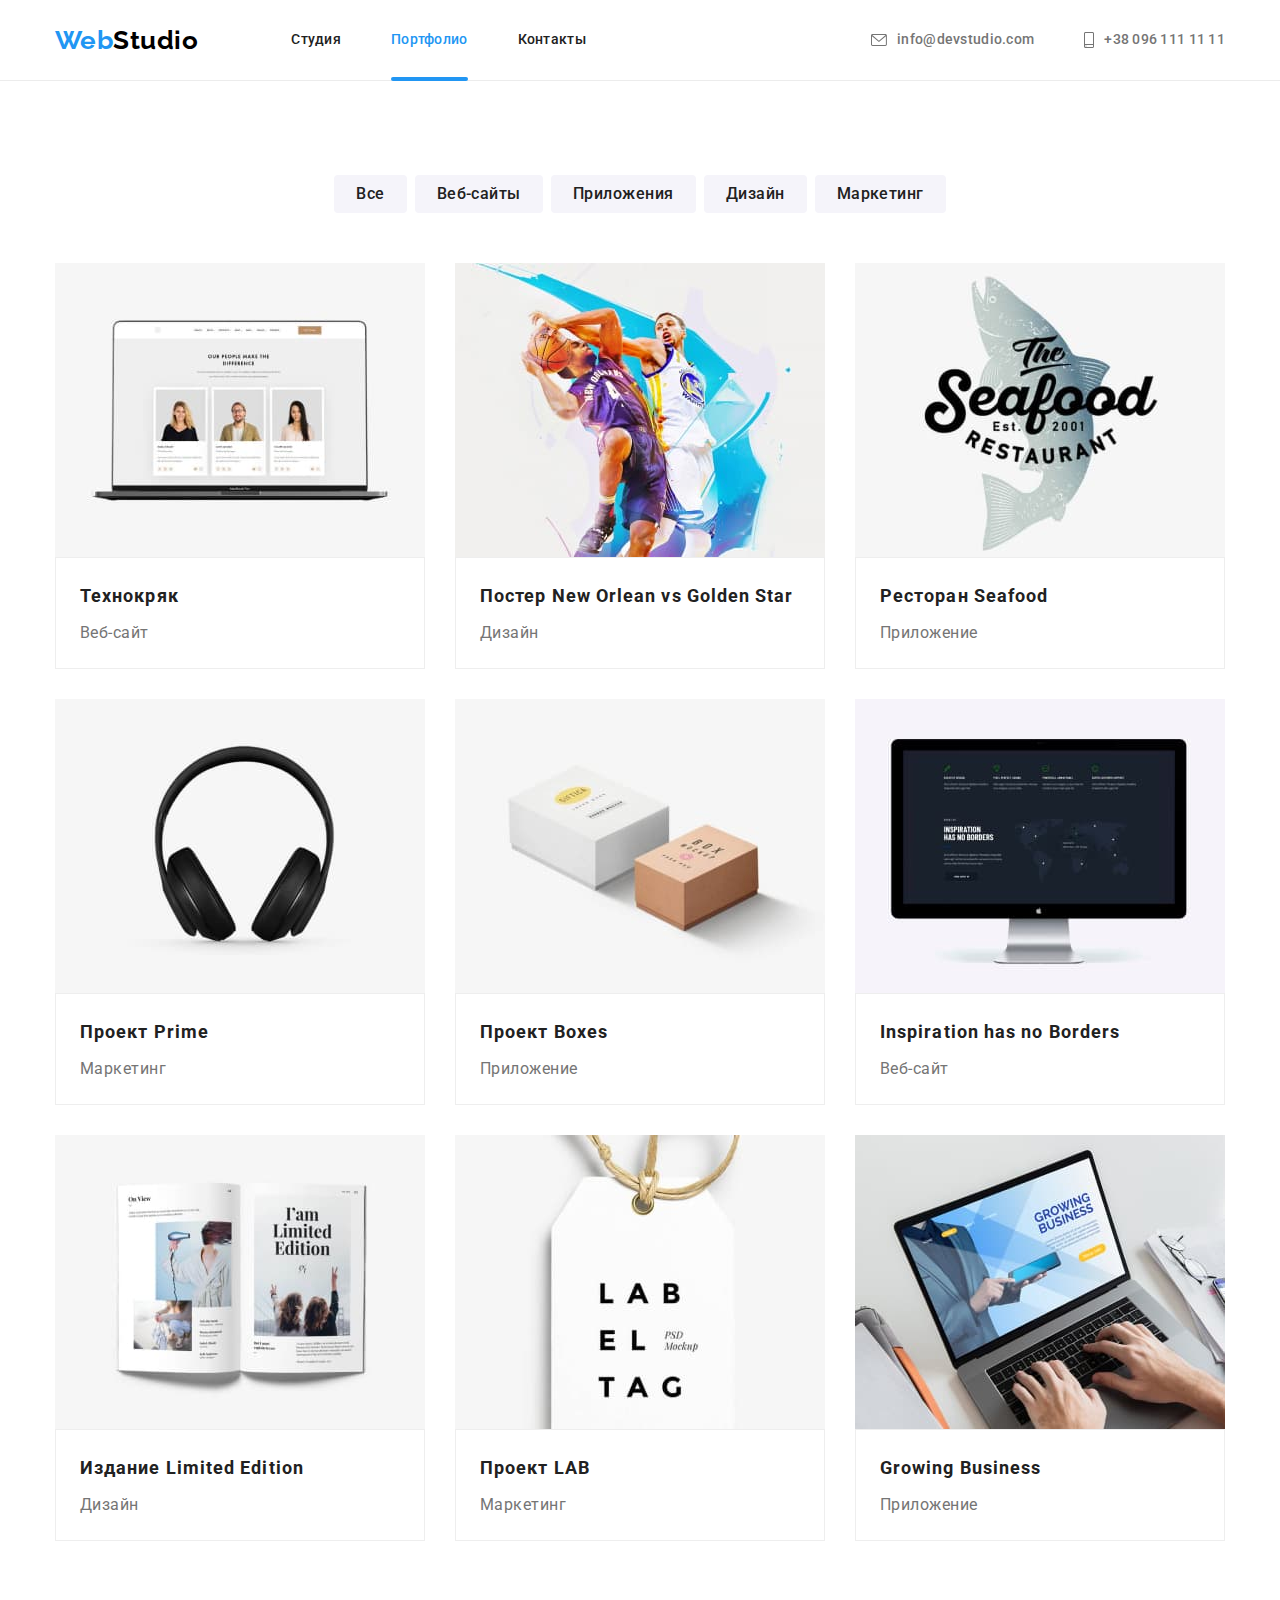
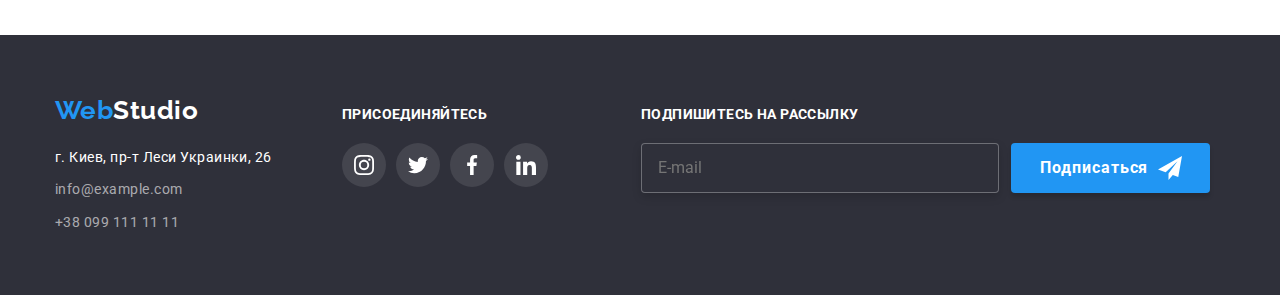
==== portfolio.html @ a209fb64 "переносит предыдущую работу" ====
<!DOCTYPE html>
<html lang="en">
  <head>
    <meta charset="UTF-8" />
    <meta http-equiv="X-UA-Compatible" content="IE=edge" />
    <meta name="viewport" content="width=device-width, initial-scale=1.0" />
    <title>Portfolio</title>
    <link rel="preconnect" href="https://fonts.googleapis.com" />
    <link rel="preconnect" href="https://fonts.gstatic.com" crossorigin />
    <link
      href="https://fonts.googleapis.com/css2?family=Raleway:wght@700&family=Roboto:wght@400;500;700;900&display=swap"
      rel="stylesheet"
    />
    <link rel="stylesheet" href="./modern-normalize.css" />
    <link rel="stylesheet" href="./css/styles.css" />
  </head>
  <body>
    <!-- шапка сайта-->
    <header class="page-header">
      <div class="container main-header">
        <nav class="main-header">
          <a class="logo-header" href="index.html"><span class="logo-accent">Web</span>Studio</a>
          <ul class="site-nav">
            <li class="item"><a href="index.html" class="link">Студия</a></li>
            <li class="item">
              <div class="current-portfolio">
                <a href="portfolio.html" class="link current">Портфолио</a>
              </div>
            </li>
            <li class="item"><a href="" class="link">Контакты</a></li>
          </ul>
        </nav>

        <ul class="auth-nav">
          <li class="item">
            <a href="mailto:info@devstudio.com" class="link"
              ><svg class="nav-icon" width="16" height="12">
                <use href="./images/icons.svg#letter"></use>
              </svg>
              info@devstudio.com</a
            >
          </li>
          <li class="item">
            <a href="tel:+380961111111" class="link">
              <svg class="nav-icon" width="10" height="16">
                <use href="./images/icons.svg#smartphone"></use>
              </svg>
              +38 096 111 11 11</a
            >
          </li>
        </ul>
      </div>
    </header>
    <main>
      <section class="section">
        <div class="container">
          <h1 class="visually-hidden">Портфолио</h1>
          <ul class="filter">
            <li class="item"><button type="button" class="filter-button">Все</button></li>
            <li class="item">
              <button type="button" class="filter-button">Веб-сайты</button>
            </li>
            <li class="item">
              <button type="button" class="filter-button">Приложения</button>
            </li>
            <li class="item"><button type="button" class="filter-button">Дизайн</button></li>
            <li class="item">
              <button type="button" class="filter-button">Маркетинг</button>
            </li>
          </ul>
          <ul class="exemples-list list">
            <li class="exemples-item item">
              <a href="" class="work-exemples">
                <div class="card-thumb">
                  <img src="./images/portfolio/img-1.jpg" alt="ноутбук" />

                  <div class="thumb-overlay">
                    <p class="card-text">
                      Технокряк это современная площадка распространения коронавируса. Компании
                      используют эту платформу для цифрового шпионажа и атак на защищённые сервера
                      конкурентов.
                    </p>
                  </div>
                </div>
                <div class="card-content">
                  <h2 class="portfolio-title">Технокряк</h2>
                  <p class="portfolio-text">Веб-сайт</p>
                </div>
              </a>
            </li>
            <li class="exemples-item item">
              <a href="" class="work-exemples">
                <div class="card-thumb">
                  <img src="./images/portfolio/img-2.jpg" alt="два баскетболиста" />
                  <div class="thumb-overlay">
                    <p class="card-text">
                      Технокряк это современная площадка распространения коронавируса. Компании
                      используют эту платформу для цифрового шпионажа и атак на защищённые сервера
                      конкурентов.
                    </p>
                  </div>
                </div>
                <div class="card-content">
                  <h2 class="portfolio-title">Постер New Orlean vs Golden Star</h2>
                  <p class="portfolio-text">Дизайн</p>
                </div>
              </a>
            </li>
            <li class="exemples-item item">
              <a href="" class="work-exemples">
                <div class="card-thumb">
                  <img src="./images/portfolio/img-3.jpg" alt="логотип рыбы" />
                  <div class="thumb-overlay">
                    <p class="card-text">
                      Технокряк это современная площадка распространения коронавируса. Компании
                      используют эту платформу для цифрового шпионажа и атак на защищённые сервера
                      конкурентов.
                    </p>
                  </div>
                </div>
                <div class="card-content">
                  <h2 class="portfolio-title">Ресторан Seafood</h2>
                  <p class="portfolio-text">Приложение</p>
                </div>
              </a>
            </li>
            <li class="exemples-item item">
              <a href="" class="work-exemples">
                <div class="card-thumb">
                  <img src="./images/portfolio/img-4.jpg" alt="наушники" />
                  <div class="thumb-overlay">
                    <p class="card-text">
                      Технокряк это современная площадка распространения коронавируса. Компании
                      используют эту платформу для цифрового шпионажа и атак на защищённые сервера
                      конкурентов.
                    </p>
                  </div>
                </div>
                <div class="card-content">
                  <h2 class="portfolio-title">Проект Prime</h2>
                  <p class="portfolio-text">Маркетинг</p>
                </div>
              </a>
            </li>
            <li class="exemples-item item">
              <a href="" class="work-exemples">
                <div class="card-thumb">
                  <img src="./images/portfolio/img-5.jpg" alt="две коробки" />
                  <div class="thumb-overlay">
                    <p class="card-text">
                      Технокряк это современная площадка распространения коронавируса. Компании
                      используют эту платформу для цифрового шпионажа и атак на защищённые сервера
                      конкурентов.
                    </p>
                  </div>
                </div>
                <div class="card-content">
                  <h2 class="portfolio-title">Проект Boxes</h2>
                  <p class="portfolio-text">Приложение</p>
                </div>
              </a>
            </li>
            <li class="exemples-item item">
              <a href="" class="work-exemples">
                <div class="card-thumb">
                  <img src="./images/portfolio/img-6.jpg" alt="монитор" />
                  <div class="thumb-overlay">
                    <p class="card-text">
                      Технокряк это современная площадка распространения коронавируса. Компании
                      используют эту платформу для цифрового шпионажа и атак на защищённые сервера
                      конкурентов.
                    </p>
                  </div>
                </div>
                <div class="card-content">
                  <h2 class="portfolio-title">Inspiration has no Borders</h2>
                  <p class="portfolio-text">Веб-сайт</p>
                </div>
              </a>
            </li>
            <li class="exemples-item item">
              <a href="" class="work-exemples">
                <div class="card-thumb">
                  <img src="./images/portfolio/img-7.jpg" alt="книга" />
                  <div class="thumb-overlay">
                    <p class="card-text">
                      Технокряк это современная площадка распространения коронавируса. Компании
                      используют эту платформу для цифрового шпионажа и атак на защищённые сервера
                      конкурентов.
                    </p>
                  </div>
                </div>
                <div class="card-content">
                  <h2 class="portfolio-title">Издание Limited Edition</h2>
                  <p class="portfolio-text">Дизайн</p>
                </div>
              </a>
            </li>
            <li class="exemples-item item">
              <a href="" class="work-exemples">
                <div class="card-thumb">
                  <img src="./images/portfolio/img-8.jpg" alt="бирка" />
                  <div class="thumb-overlay">
                    <p class="card-text">
                      Технокряк это современная площадка распространения коронавируса. Компании
                      используют эту платформу для цифрового шпионажа и атак на защищённые сервера
                      конкурентов.
                    </p>
                  </div>
                </div>
                <div class="card-content">
                  <h2 class="portfolio-title">Проект LAB</h2>
                  <p class="portfolio-text">Маркетинг</p>
                </div>
              </a>
            </li>
            <li class="exemples-item item">
              <a href="" class="work-exemples">
                <div class="card-thumb">
                  <img src="./images/portfolio/img-9.jpg" alt="руки пичатают на ноутбуке" />
                  <div class="thumb-overlay">
                    <p class="card-text">
                      Технокряк это современная площадка распространения коронавируса. Компании
                      используют эту платформу для цифрового шпионажа и атак на защищённые сервера
                      конкурентов.
                    </p>
                  </div>
                </div>
                <div class="card-content">
                  <h2 class="portfolio-title">Growing Business</h2>
                  <p class="portfolio-text">Приложение</p>
                </div>
              </a>
            </li>
          </ul>
        </div>
      </section>
    </main>
    <!-- Футер -->
    <footer class="main-footer">
      <div class="container footer-box">
        <div>
          <a class="logo-footer" href="index.html"><span class="logo-accent">Web</span>Studio</a>
          <address>
            <ul class="add">
              <li class="add-item item">
                <a
                  href="https://goo.gl/maps/64KcN4ARRGodhjcC8"
                  class="add-link"
                  target="_blank"
                  rel="noopener noreferrer nofollow"
                >
                  г. Киев, пр-т Леси Украинки, 26</a
                >
              </li>
              <li class="add-item item">
                <a href="mailto:info@example.com" class="link">info@example.com</a>
              </li>
              <li class="add-item item">
                <a href="tel:+380991111111" class="link">+38 099 111 11 11</a>
              </li>
            </ul>
          </address>
        </div>
        <div class="footer-networks">
          <p class="footer-text">присоединяйтесь</p>
          <ul class="footer-icon-list">
            <li class="icon-item">
              <a href="" class="footer-link link">
                <svg class="icon-networks" width="20" height="20">
                  <use href="./images/icons.svg#instagram"></use>
                </svg>
              </a>
            </li>
            <li class="icon-item">
              <a href="" class="footer-link link">
                <svg class="icon-networks" width="20" height="20">
                  <use href="./images/icons.svg#twitter"></use>
                </svg>
              </a>
            </li>
            <li class="icon-item">
              <a href="" class="footer-link link">
                <svg class="icon-networks" width="20" height="20">
                  <use href="./images/icons.svg#facebook"></use>
                </svg>
              </a>
            </li>
            <li class="icon-item">
              <a href="" class="footer-link link">
                <svg class="icon-networks" width="20" height="20">
                  <use href="./images/icons.svg#linkedin"></use>
                </svg>
              </a>
            </li>
          </ul>
        </div>
        <form class="subscription-form">
          <p class="subscription-text">Подпишитесь на рассылку</p>
          <div class="subscription">
            <label>
              <input type="email" class="subscription-input" name="e-mail" placeholder="E-mail" />
            </label>

            <button class="subscription-button" type="submit">
              Подписаться
              <svg class="icon-subscription" width="24" height="24">
                <use href="./images/icons.svg#send"></use>
              </svg>
            </button>
          </div>
        </form>
      </div>
    </footer>
  </body>
</html>
---- css/styles.css ----
/* основной цвет текста #757575 */
/* цвет заголовков #212121 */
/* акцент #2196F3 */
/* белый цвет текста #FFFFFF */
/* черный цвет лого #000000 */
/* цвет  фона нашей команды  #F5F4FA*/
/* цвет фона футера #2F303A */
/* цвет с прозрачностью rgba(255, 255, 255, 0.6); */
/* цвет соцсетей #AFB1B8 */
:root {
  --primary-text-color: #757575;
  --title-color: #212121;
  --accent-color: #2196f3;
  --primary-white-color: #ffffff;
  --logo-black-color: #000000;
  --networks-icons-color: #afb1b8;
  --background-color-command: #f5f4fa;
  --background-color-footer: #2f303a;
  --border-portfolio-color: #eeeeee;
  --background-footer-icon: rgba(255, 255, 255, 0.1);
  --box-shadow-color: 0px 1px 3px rgba(0, 0, 0, 0.12), 0px 1px 1px rgba(0, 0, 0, 0.14),
    0px 2px 1px rgba(0, 0, 0, 0.2);
  --box-shadow-button-filter: 0px 3px 1px rgba(0, 0, 0, 0.1), 0px 1px 2px rgba(0, 0, 0, 0.08),
    0px 2px 2px rgba(0, 0, 0, 0.12);
  --box-shadow-exemples-work: 0px 1px 1px rgba(0, 0, 0, 0.12), 0px 4px 4px rgba(0, 0, 0, 0.06),
    1px 4px 6px rgba(0, 0, 0, 0.16);
  --box-shadow-modal: 0px 1px 3px rgba(0, 0, 0, 0.12), 0px 1px 1px rgba(0, 0, 0, 0.14),
    0px 2px 1px rgba(0, 0, 0, 0.2);
  --backdrop-color: rgba(0, 0, 0, 0.2);
  --main-gap: 30px;
  --timing-function: cubic-bezier(0.4, 0, 0.2, 1);
  --time: 250ms;
}
body {
  margin: 0;
  color: var(--primary-text-color);
  background-color: var(--primary-white-color);

  font-family: 'Roboto', sans-serif;
  letter-spacing: 0.03em;
}
h1,
h2,
h3,
h4,
h5,
h6,
p {
  margin: 0;
}
img {
  display: block;
  max-width: 100%;
  height: auto;
}
ul {
  padding: 0;
  margin: 0;
  list-style: none;
}
textarea {
  resize: none;
}
.container {
  margin-left: auto;
  margin-right: auto;
  width: 1200px;
  padding-left: 15px;
  padding-right: 15px;
}

.visually-hidden {
  position: absolute;
  white-space: nowrap;
  width: 1px;
  height: 1px;
  overflow: hidden;
  border: 0;
  padding: 0;
  clip: rect(0 0 0 0);
  clip-path: inset(50%);
  margin: -1px;
}

/* -------LOGO------ */

.logo-header,
.logo-footer {
  font-family: 'Raleway', cursive;
  font-weight: 700;
  font-size: 26px;
  line-height: 1.19;
  text-decoration: none;
}

.logo-header {
  margin-right: 93px;

  color: var(--logo-black-color);
}
.logo-accent {
  color: var(--accent-color);
}
.logo-footer {
  display: inline-block;
  margin-bottom: 20px;

  color: var(--primary-white-color);
}

/* ----------HEADER--------*/
.main-header {
  display: flex;
  align-items: center;
}
.site-nav {
  display: flex;
}

.site-nav .item:not(:last-child) {
  margin-right: 50px;
}

.site-nav .link {
  display: block;
  padding-top: 32px;
  padding-bottom: 32px;

  color: var(--title-color);
  font-weight: 500;
  font-size: 14px;
  line-height: 1.14;
  letter-spacing: 0.02em;
  text-decoration: none;

  transition: color var(--time) var(--timing-function);
}
.site-nav .link:hover,
.site-nav .link:focus {
  color: var(--accent-color);
}
.site-nav .link.current {
  color: var(--accent-color);
}
.current-studio {
  position: relative;
}
.current-portfolio {
  position: relative;
}
.site-nav .link.current::after {
  position: absolute;
  bottom: -1px;
  right: 0;
  content: '';

  width: 100%;
  height: 4px;
  background-color: var(--accent-color);
  border-radius: 2px;
}
/* -----------AUTH-NAV-------- */
.auth-nav {
  display: flex;
  margin-left: auto;
}
.auth-nav .item + .item {
  margin-left: 50px;
}
.auth-nav .link {
  display: flex;

  color: var(--primary-text-color);

  font-weight: 500;
  font-size: 14px;
  line-height: 1.14;
  letter-spacing: 0.02em;
  text-decoration: none;
  align-items: center;

  transition: color var(--time) var(--timing-function);
}
.nav-icon {
  margin-right: 10px;
  fill: currentColor;
}
.auth-nav .link:hover,
.auth-nav .link:focus {
  color: var(--accent-color);
}
.page-header {
  background-color: var(--primary-white-color);
  border-bottom: 1px solid #ececec;
}
/*-------HERO--------*/

.hero {
  max-width: 1600px;
  height: 600px;
  margin-left: auto;
  margin-right: auto;
  background-image: linear-gradient(to right, rgba(47, 48, 58, 0.4), rgba(47, 48, 58, 0.4)),
    url(../images/overlay.jpg);
  padding: 200px 0;
  background-color: var(--background-color-footer);
  text-align: center;
}
.hero-title {
  margin-top: 0;
  margin-bottom: 40px;

  color: var(--primary-white-color);
  font-weight: 900;
  font-size: 44px;
  line-height: 1.36;
  letter-spacing: 0.06em;
  text-transform: uppercase;
}
.hero .hero-button {
  display: inline-block;
  padding: 10px 32px;

  color: var(--primary-white-color);
  background-color: var(--accent-color);
  box-shadow: 0px 4px 4px rgba(0, 0, 0, 0.15);

  font-weight: 700;
  font-size: 16px;
  line-height: 1.8;
  align-items: center;
  letter-spacing: 0.06em;
  border-radius: 4px;
  font-family: inherit;
  border: transparent;
  cursor: pointer;
}

/* основной контент */
.section {
  padding-top: 94px;
  padding-bottom: 94px;
}
.works-section {
  padding-top: 0;
}
.section-title {
  margin-top: 0;
  margin-bottom: 50px;

  color: var(--title-color);

  font-weight: 700;
  font-size: 36px;
  line-height: 1.16;
  text-align: center;
}
.team-title,
.advantages-title,
.portfolio-title {
  margin-top: 0;
  margin-bottom: 10px;
  color: var(--title-color);

  font-weight: 700;
  font-size: 14px;
  line-height: 1.14;
}

/* ------ADVANTAGES-------- */
.advantages-list {
  display: flex;
}
.advantages-item {
  flex-basis: calc(100% / 4);
}

.advantages-item:not(:last-child) {
  margin-right: var(--main-gap);
}

.advantages-title {
  text-transform: uppercase;
}
.advantages-text {
  font-size: 14px;
  line-height: 1.71;
  height: 75px;
}
.advantages-thumb {
  display: flex;
  justify-content: center;
  align-items: center;
  height: 120px;

  margin-bottom: var(--main-gap);

  background-color: var(--background-color-command);
  border-radius: 4px;
}

.advantages-icon {
  width: 70px;
  height: 70px;
}
/* --------WORKS------- */
.works-list {
  display: flex;
}
.works-list .item:not(:last-child) {
  margin-right: var(--main-gap);
}
.works-item {
  position: relative;
}
.works-text {
  font-weight: 700;
  font-size: 14px;
  line-height: 1.14;
  text-align: center;
  letter-spacing: 0.03em;
  text-transform: uppercase;
  color: var(--primary-white-color);
}
.works-background-text {
  position: absolute;
  bottom: 0;
  left: 0;
  height: 70px;
  width: 100%;

  display: flex;
  justify-content: center;
  align-items: center;

  background-color: rgba(47, 48, 58, 0.8);
}
/* --------TEAM------- */
.team-list .item:not(:last-child) {
  margin-right: var(--main-gap);
}
.team-list .item {
  background-color: var(--primary-white-color);
  box-shadow: var(--box-shadow-color);
  border-radius: 0px 0px 4px 4px;
}
.team-list {
  display: flex;
}

.team-card-content {
  text-align: center;
  padding-top: var(--main-gap);
  padding-bottom: var(--main-gap);
}
.team-title {
  font-weight: 500;
  font-size: 16px;
  line-height: 1.18;
}
.team {
  background-color: var(--background-color-command);
}
.team-text {
  margin-bottom: 16px;
  font-size: 16px;
  line-height: 1.18;
}
.team-icon-list {
  display: flex;
  padding: 0px 32px;
}
.team-link {
  display: flex;
  justify-content: center;
  align-items: center;
  color: var(--networks-icons-color);
  width: 44px;
  height: 44px;

  border-radius: 50%;
  transition: background-color var(--time) var(--timing-function),
    color var(--time) var(--timing-function);
}

.team-link:hover,
.team-link:focus {
  color: var(--primary-white-color);
  background-color: var(--accent-color);
}
.icon-networks {
  fill: currentColor;
}
.icon-item:not(:last-child) {
  margin-right: 10px;
}

/* ------------KLIENTS---------- */

.clients-list {
  display: flex;
}
.clients-link {
  display: flex;

  border-radius: 4px;
  width: 170px;
  height: 92px;
  justify-content: center;
  align-items: center;

  color: var(--networks-icons-color);
  border: 1px solid var(--networks-icons-color);

  transition: background-color var(--time) var(--timing-function),
    color var(--time) var(--timing-function);
}
.icon-clients {
  fill: currentColor;
}

.clients-item:not(:last-child) {
  margin-right: var(--main-gap);
}
.clients-link:hover,
.clients-link:focus {
  color: var(--accent-color);
  border: 1px solid var(--accent-color);
}

/* -----------FOOTER--------  */

.footer-box {
  display: flex;
  align-items: baseline;
}
.add {
  font-style: normal;
}
.add-item:not(:last-child) {
  margin-bottom: 9px;
}

.add .link {
  color: rgba(255, 255, 255, 0.6);

  font-size: 14px;
  line-height: 1.71;
  text-decoration: none;
}
.add .add-link {
  color: var(--primary-white-color);

  font-size: 14px;
  line-height: 1.71;
  text-decoration: none;
}
.main-footer {
  padding: 60px 0;
  background-color: var(--background-color-footer);
}
.footer-address {
  flex-grow: 1;
}

.footer-networks {
  margin-left: 70px;
}
.footer-text {
  margin-bottom: 20px;
  color: var(--primary-white-color);

  margin-bottom: 20px;
  font-weight: 700;
  font-size: 14px;
  line-height: 1.14;
  letter-spacing: 0.03em;
  text-transform: uppercase;
}
.footer-icon-list {
  display: flex;
}
.footer-link {
  display: flex;
  justify-content: center;
  align-items: center;
  width: 44px;
  height: 44px;
  color: var(--primary-white-color);

  border-radius: 50%;
  background-color: var(--background-footer-icon);

  transition: background-color var(--time) var(--timing-function);
}
.footer-link:hover,
.footer-link:focus {
  background-color: var(--accent-color);
}
/*-----------FILTER--------- */
.filter {
  margin-bottom: 50px;
  display: flex;
  justify-content: center;
}
.filter > .item:not(:last-child) {
  margin-right: 8px;
}
.filter-button {
  border: transparent;
  font-family: inherit;
  cursor: pointer;
  padding: 6px 22px;

  color: var(--title-color);
  background-color: var(--background-color-command);

  font-weight: 500;
  font-size: 16px;
  line-height: 1.62;
  border-radius: 4px;
  text-align: center;
  letter-spacing: 0.03em;

  transition: color var(--time) var(--timing-function),
    background-color var(--time) var(--timing-function),
    box-shadow var(--time) var(--timing-function);
}
.filter-button:hover,
.filter-button:focus {
  color: var(--primary-white-color);
  background-color: var(--accent-color);
  box-shadow: var(--box-shadow-button-filter);
}
.exemples-list {
  display: flex;
  flex-wrap: wrap;

  margin-right: calc(-1 * var(--main-gap));
  margin-bottom: calc(-1 * var(--main-gap));
}
.exemples-item {
  margin-right: var(--main-gap);
  margin-bottom: var(--main-gap);
}
.card-thumb {
  position: relative;
  overflow: hidden;
}

.thumb-overlay {
  position: absolute;
  top: 0;
  left: 0;
  width: 100%;
  height: 100%;
  background-color: rgba(33, 150, 243, 0.9);

  transform: translateY(100%);
  transition: transform var(--time) var(--timing-function),
    opacity var(--time) var(--timing-function);

  opacity: 0;
}
.card-text {
  position: absolute;
  top: 50%;
  left: 50%;
  transform: translate(-50%, -50%);
  width: 322px;

  margin: 0px;
  font-size: 18px;
  line-height: 1.56;
  letter-spacing: 0.03em;
  color: var(--primary-white-color);
}

.card-content {
  padding: 20px 24px;
  border: 1px solid var(--border-portfolio-color);
}
.portfolio-title {
  margin-top: 0;
  margin-bottom: 4px;
  font-size: 18px;
  line-height: 2;
  letter-spacing: 0.06em;
}

.portfolio-text {
  margin-top: 0;
  margin-bottom: 0;
  font-size: 16px;
  line-height: 1.87;
  color: var(--primary-text-color);
}
.work-exemples {
  display: block;
  text-decoration: none;

  transition: box-shadow var(--time) var(--timing-function);
}
.work-exemples:hover .thumb-overlay,
.work-exemples:focus .thumb-overlay {
  transform: translateY(0);
  opacity: 1;
}

.work-exemples:hover,
.work-exemples:focus {
  box-shadow: var(--box-shadow-exemples-work);
}

/* ---------BACKDROP--------- */
.backdrop {
  position: fixed;
  top: 0;
  left: 0;
  width: 100%;
  height: 100%;
  z-index: 1;

  background-color: var(--backdrop-color);

  opacity: 1;
  transition: opacity var(--time) var(--timing-function);
}
.backdrop.is-hidden {
  opacity: 0;
  pointer-events: none;
}
.backdrop.is-hidden .modal {
  transform: translate(-50%, -50%) scale(0.9);
}
.modal {
  position: absolute;
  top: 50%;
  left: 50%;
  transform: translate(-50%, -50%) scale(1);

  min-width: 528px;
  min-height: 581px;

  background-color: var(--primary-white-color);
  box-shadow: var(--box-shadow-modal);
  border-radius: 4px;

  transition: transform var(--time) var(--timing-function);
}
.button-modal {
  position: absolute;
  top: 8px;
  right: 8px;

  width: 30px;
  height: 30px;

  background-color: #ffffff;
  border-radius: 50%;
  border: 1px solid rgba(0, 0, 0, 0.1);
  outline-color: rgba(0, 0, 0, 0.1);
  cursor: pointer;
}
.hero-icon {
  position: absolute;
  top: 50%;
  left: 50%;
  transform: translate(-50%, -50%) scale(1);

  fill: var(--logo-black-color);
  transition: fill var(--time) var(--timing-function);
}
.button-modal:hover .hero-icon,
.button-modal:focus .hero-icon {
  fill: #2196f3;
}

.form {
  width: 528px;
  margin-left: auto;
  margin-right: auto;
  padding: 40px;
}
.modal-text {
  font-weight: 700;
  font-size: 20px;
  line-height: 1.15;
  letter-spacing: 0.03em;
  color: var(--title-color);
  margin-bottom: 12px;
}

.form-modal {
  position: relative;
  display: block;

  text-align: left;
  margin-bottom: 10px;
}

.form-label {
  display: block;
  margin-bottom: 4px;
  text-align: left;

  font-size: 12px;
  line-height: 1.16;
  letter-spacing: 0.01em;
}

.form-input {
  width: 100%;
  height: 40px;
  margin: 0;

  padding-left: 42px;

  border-radius: 4px;
  border: 1px solid rgba(33, 33, 33, 0.2);
  outline-color: var(--accent-color);
}
.modal-icon {
  position: absolute;
  bottom: 50%;
  left: 12px;
  transform: translateY(100%);
}
.form-input:focus + .modal-icon {
  fill: var(--accent-color);
}
.form-comments {
  display: flex;
  flex-direction: column;

  font-size: 12px;
  line-height: 1.16;
  letter-spacing: 0.01em;

  text-align: left;
  margin-bottom: 20px;
}
.form-textarea {
  padding: 12px 16px;

  border: 1px solid rgba(33, 33, 33, 0.2);
  border-radius: 4px;
  outline-color: var(--accent-color);
}
.form-textarea::placeholder {
  color: rgba(117, 117, 117, 0.5);
}
.modal-checkbox {
  display: flex;
  justify-content: center;
  align-items: center;
  font-size: 14px;
  line-height: 1.71;
  margin-bottom: var(--main-gap);
}
.checkbox {
  position: absolute;
  width: 1px;
  height: 1px;
  margin: -1px;
  border: 0;
  padding: 0;
  clip: rect(0 0 0 0);
  overflow: hidden;
}
.checkbox-icon {
  display: inline-block;
  width: 16px;
  height: 15px;
  margin-right: 7px;

  border-radius: 2px;

  transition: background-color var(--time) var(--timing-function),
    background-image var(--time) var(--timing-function), fill var(--time) var(--timing-function);
}
.checkbox:focus-visible + .checkbox-icon {
  outline: 1px solid var(--accent-color);
}

.checkbox:checked + .checkbox-icon {
  background-color: #2196f3;
  background-image: url('../images/full-check.svg');
  fill: #2196f3;
}

.modal-link {
  margin-left: 7px;
  color: var(--accent-color);
  outline-color: var(--accent-color);
}

.submit-button {
  font-weight: 700;
  font-size: 16px;
  line-height: 1.87;
  letter-spacing: 0.06em;

  padding: 10px 55px 10px 56px;

  color: var(--primary-white-color);
  background-color: var(--accent-color);
  box-shadow: 0px 4px 4px rgba(0, 0, 0, 0.15);
  border-radius: 4px;
  border: transparent;
  cursor: pointer;

  transition: background-color var(--time) var(--timing-function);
}
.submit-button:hover,
.submit-button:focus {
  background-color: #188ce8;
}
.subscription-form {
  margin-left: 93px;
}

.subscription-text {
  font-weight: 700;
  font-size: 14px;
  line-height: 1.14;
  letter-spacing: 0.03em;
  text-transform: uppercase;

  margin-bottom: 20px;
  color: var(--primary-white-color);
}
.subscription {
  display: flex;
}
.subscription-input {
  width: 358px;
  height: 50px;
  padding-top: 15px;
  padding-bottom: 15px;
  padding-left: 16px;
  color: var(--primary-white-color);
  background-color: var(--background-color-footer);
  border: 1px solid rgba(255, 255, 255, 0.3);
  border-radius: 4px;
  filter: drop-shadow(0px 4px 4px rgba(0, 0, 0, 0.15));
}

.subscription-button {
  font-weight: 700;
  font-size: 16px;
  line-height: 1.87;
  letter-spacing: 0.06em;

  padding: 10px 28px 10px 29px;
  border: 0;
  margin-left: 12px;

  display: flex;
  align-items: center;

  color: var(--primary-white-color);
  background-color: var(--accent-color);
  border-radius: 4px;
  box-shadow: 0px 4px 4px rgba(0, 0, 0, 0.15);
  cursor: pointer;
}
.icon-subscription {
  margin-left: 10px;
}
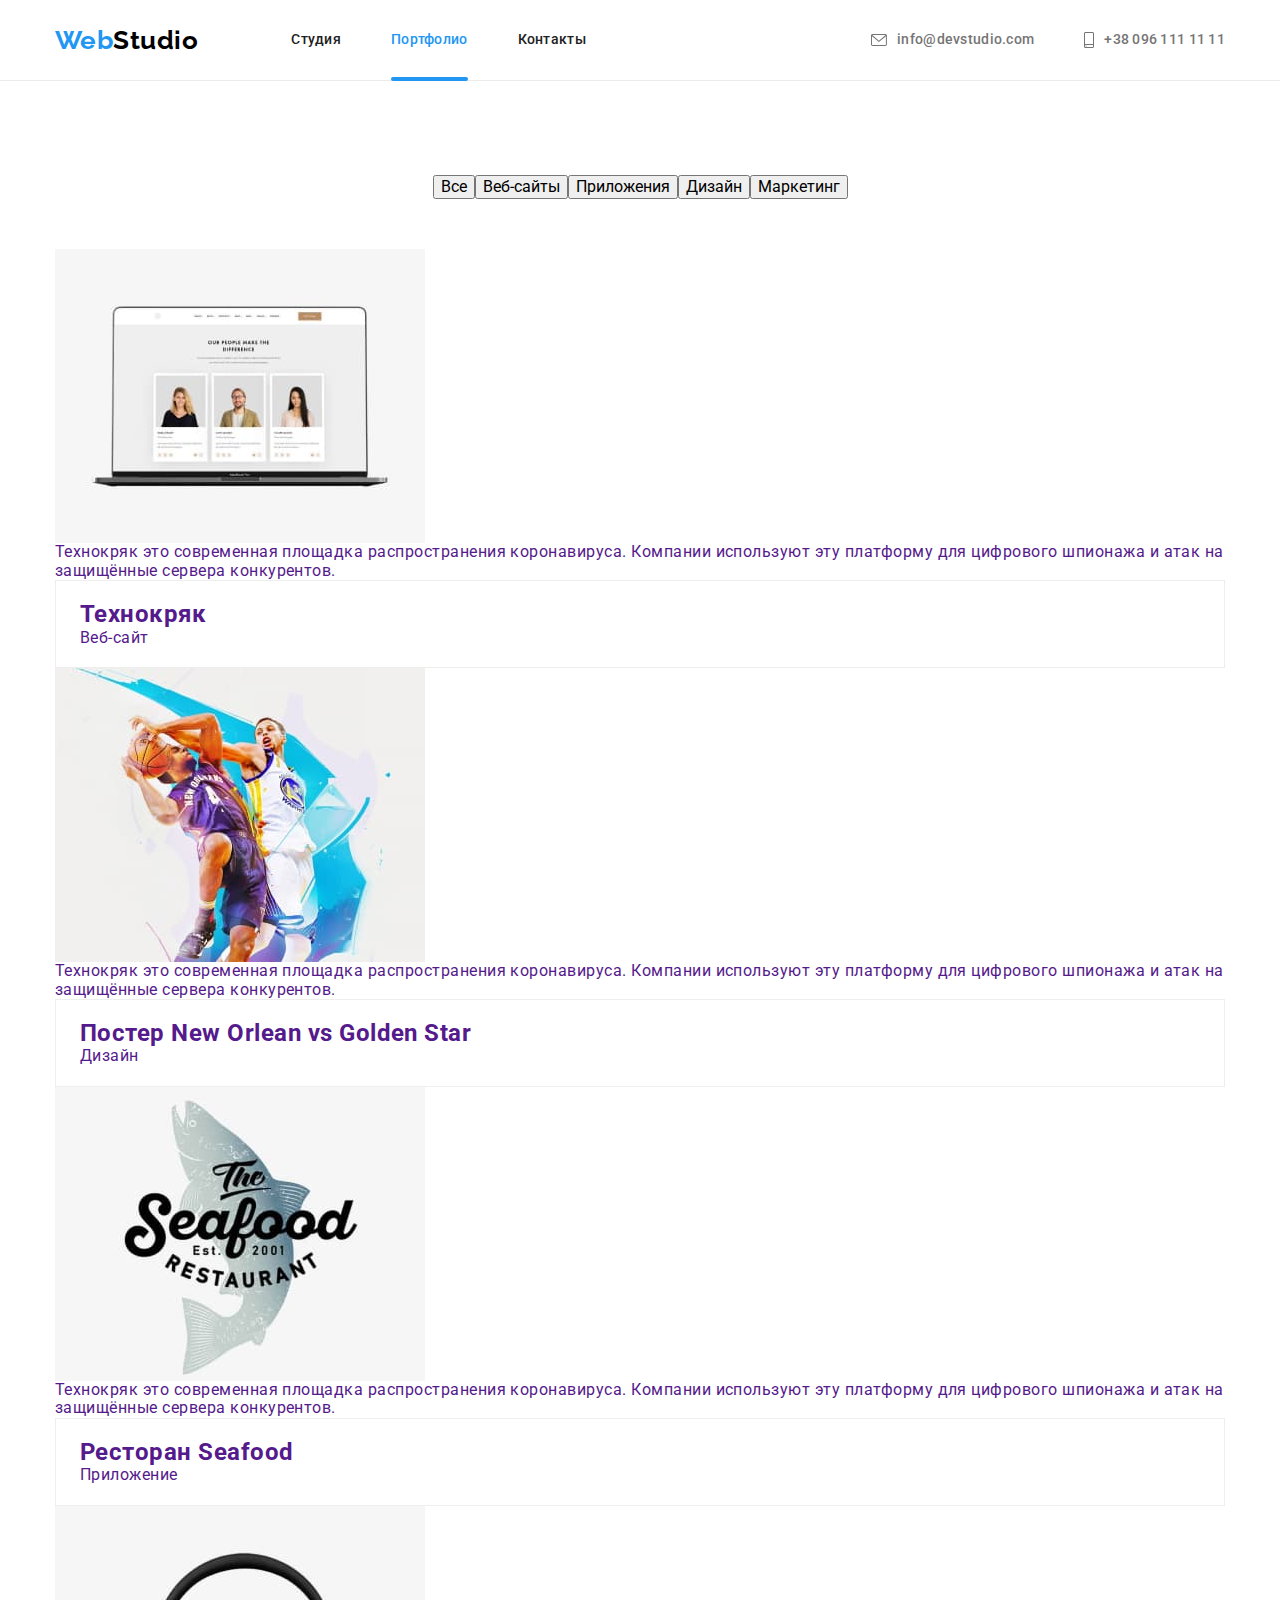
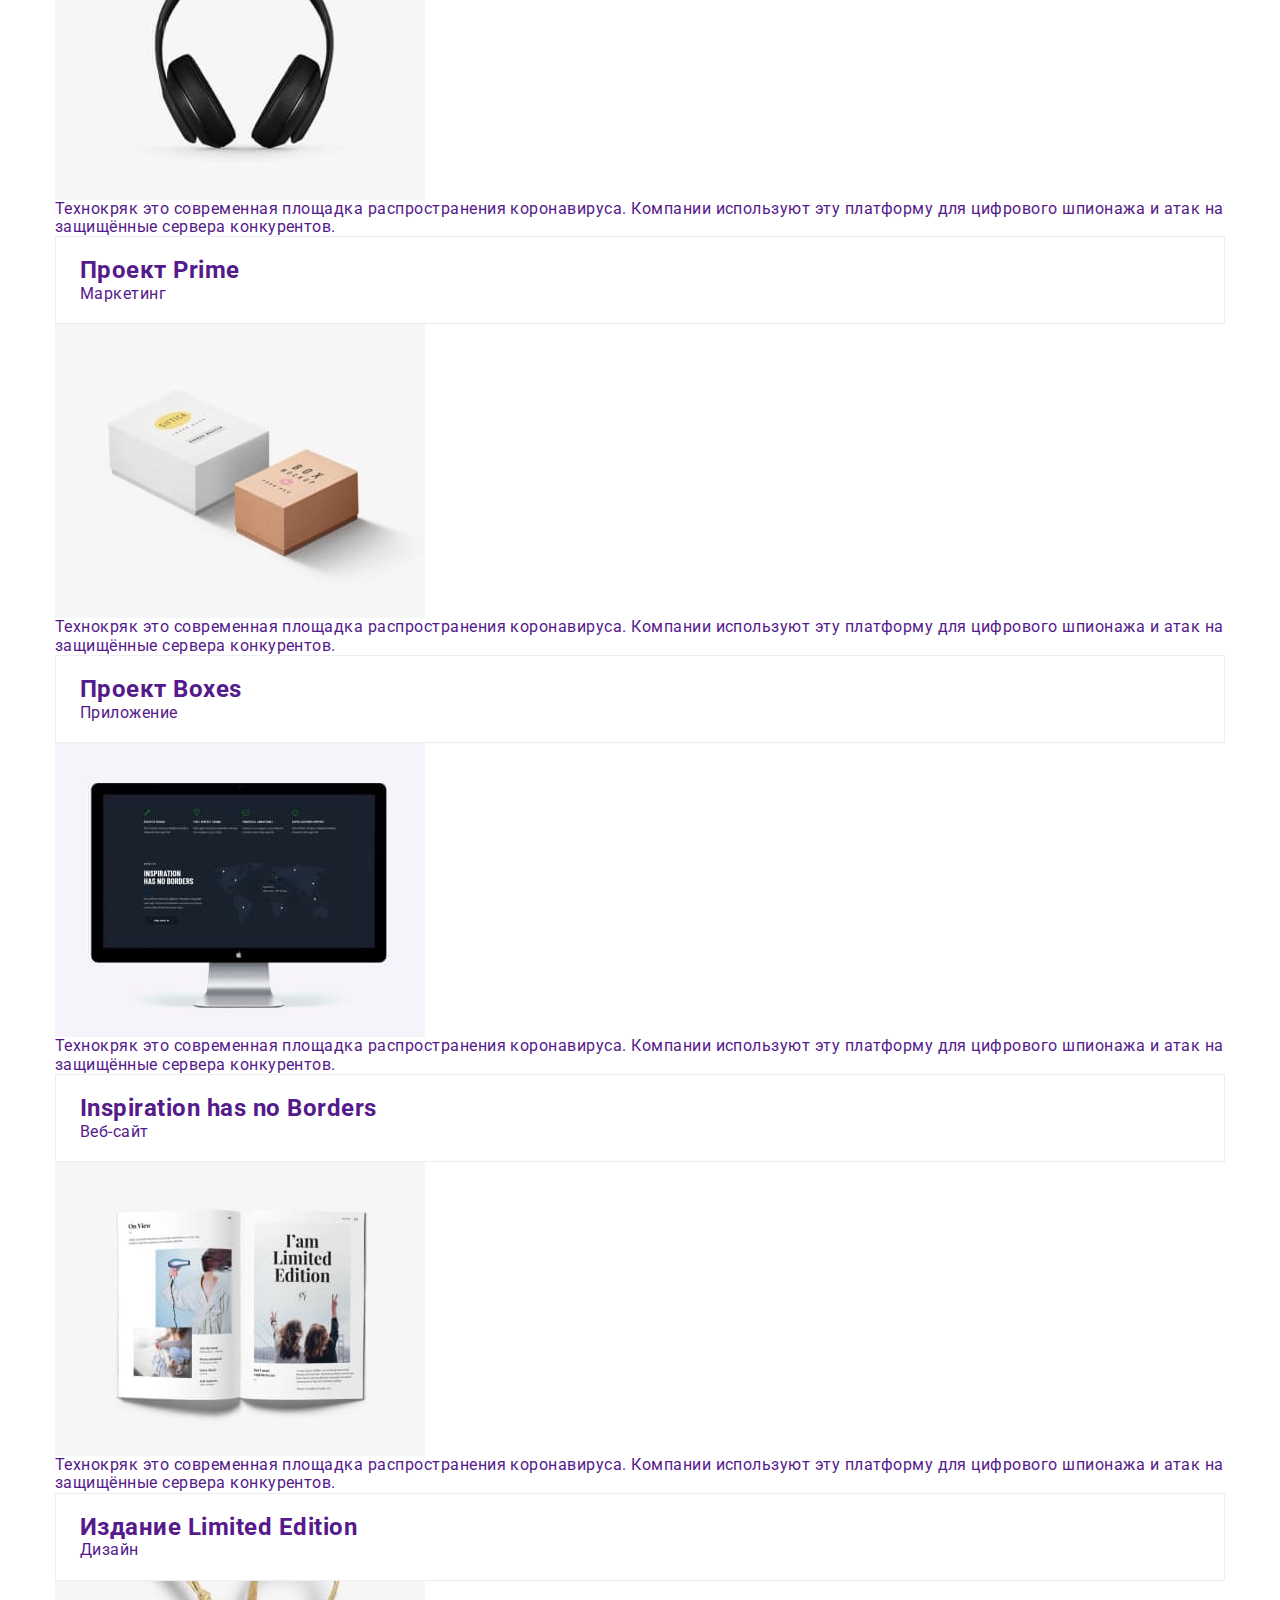
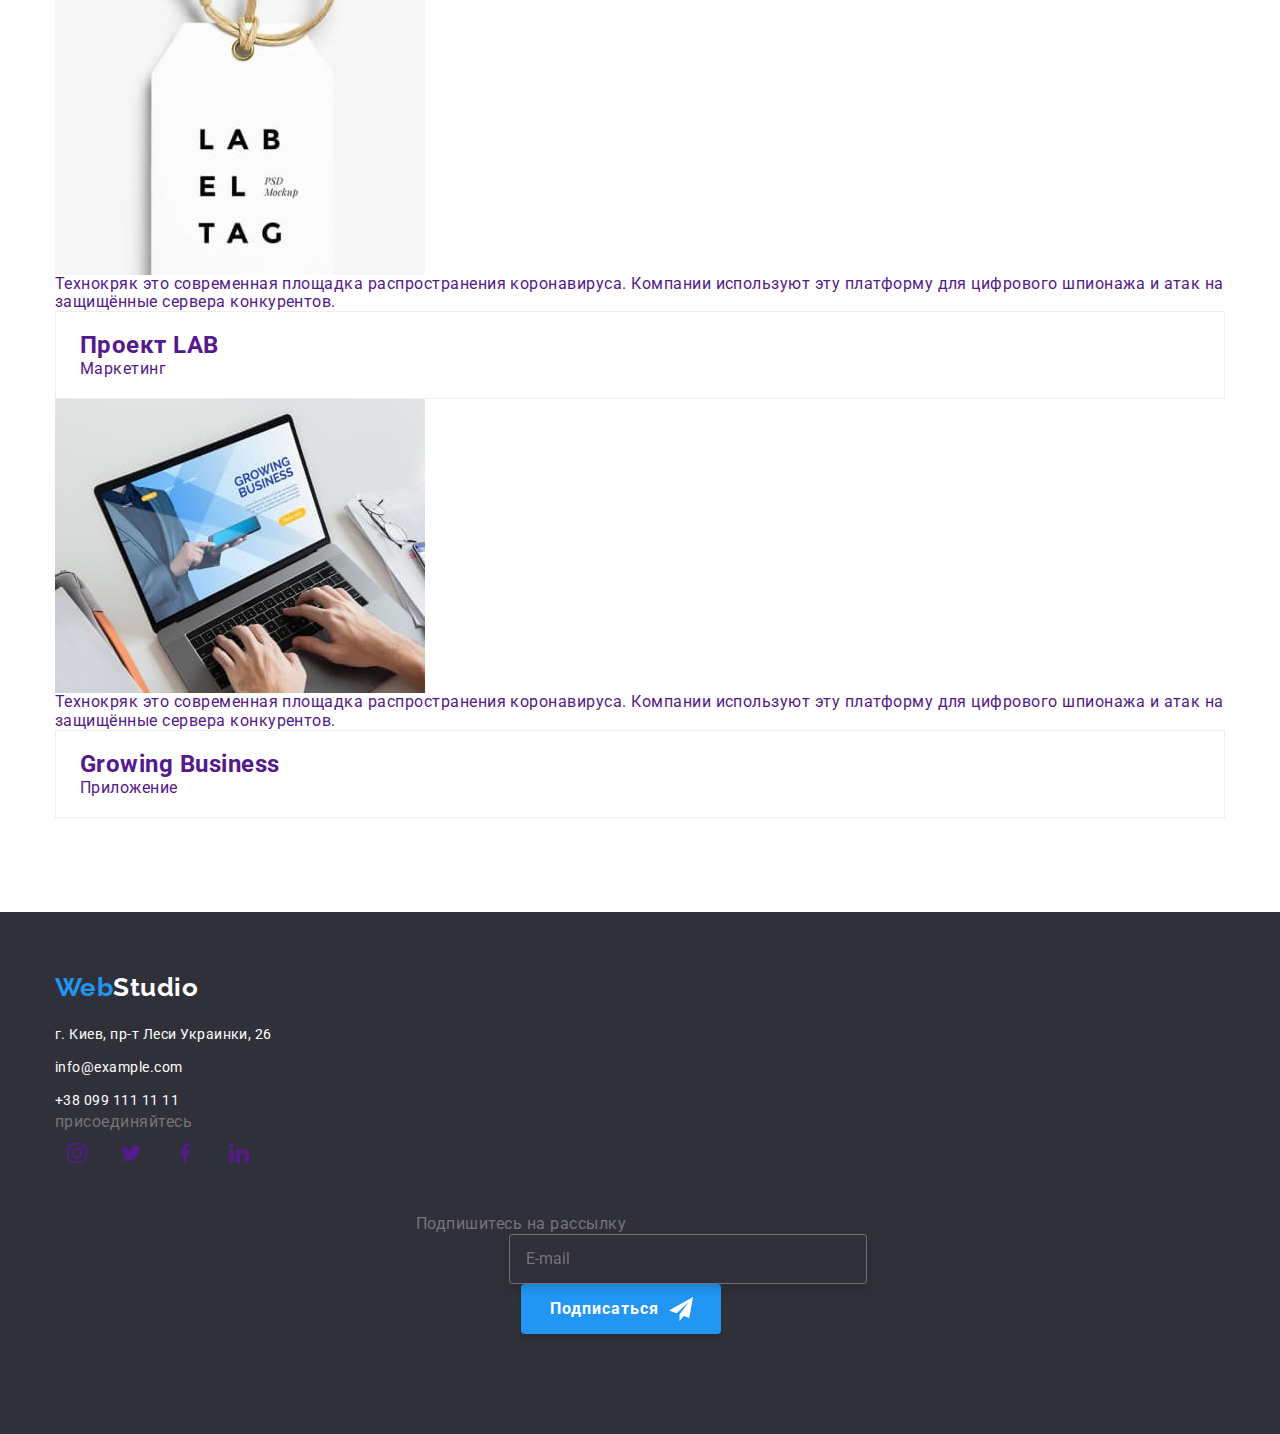
==== commit fa04d353: "Пародия на БЕМ основной страницы" ====
--- a/portfolio.html
+++ b/portfolio.html
@@ -1,5 +1,5 @@
 <!DOCTYPE html>
-<html lang="en">
+<html lang="ru">
   <head>
     <meta charset="UTF-8" />
     <meta http-equiv="X-UA-Compatible" content="IE=edge" />
@@ -19,30 +19,34 @@
     <header class="page-header">
       <div class="container main-header">
         <nav class="main-header">
-          <a class="logo-header" href="index.html"><span class="logo-accent">Web</span>Studio</a>
+          <a class="logo main-header__logo" href="index.html"
+            >Web<span class="logo--primary">Studio</span></a
+          >
           <ul class="site-nav">
-            <li class="item"><a href="index.html" class="link">Студия</a></li>
-            <li class="item">
-              <div class="current-portfolio">
-                <a href="portfolio.html" class="link current">Портфолио</a>
+            <li class="site-nav__item"><a href="index.html" class="site-nav__link">Студия</a></li>
+            <li class="site-nav__item">
+              <div class="site-nav--current">
+                <a href="portfolio.html" class="site-nav__link site-nav__link--current"
+                  >Портфолио</a
+                >
               </div>
             </li>
-            <li class="item"><a href="" class="link">Контакты</a></li>
+            <li class="site-nav__item"><a href="" class="site-nav__link">Контакты</a></li>
           </ul>
         </nav>
 
         <ul class="auth-nav">
-          <li class="item">
-            <a href="mailto:info@devstudio.com" class="link"
-              ><svg class="nav-icon" width="16" height="12">
+          <li class="auth-nav__item">
+            <a href="mailto:info@devstudio.com" class="auth-nav__link"
+              ><svg class="auth-nav__icon" width="16" height="12">
                 <use href="./images/icons.svg#letter"></use>
               </svg>
               info@devstudio.com</a
             >
           </li>
-          <li class="item">
-            <a href="tel:+380961111111" class="link">
-              <svg class="nav-icon" width="10" height="16">
+          <li class="auth-nav__item">
+            <a href="tel:+380961111111" class="auth-nav__link">
+              <svg class="auth-nav__icon" width="10" height="16">
                 <use href="./images/icons.svg#smartphone"></use>
               </svg>
               +38 096 111 11 11</a
@@ -51,184 +55,188 @@
         </ul>
       </div>
     </header>
+
     <main>
       <section class="section">
         <div class="container">
-          <h1 class="visually-hidden">Портфолио</h1>
+          <h1 class="section__title section__title--visually-hidden">Портфолио</h1>
           <ul class="filter">
-            <li class="item"><button type="button" class="filter-button">Все</button></li>
-            <li class="item">
-              <button type="button" class="filter-button">Веб-сайты</button>
-            </li>
-            <li class="item">
-              <button type="button" class="filter-button">Приложения</button>
-            </li>
-            <li class="item"><button type="button" class="filter-button">Дизайн</button></li>
-            <li class="item">
-              <button type="button" class="filter-button">Маркетинг</button>
+            <li class="filter__item"><button type="button" class="filter__button">Все</button></li>
+            <li class="filter__item">
+              <button type="button" class="filter__button">Веб-сайты</button>
+            </li>
+            <li class="filter__item">
+              <button type="button" class="filter__button">Приложения</button>
+            </li>
+            <li class="filter__item">
+              <button type="button" class="filter__button">Дизайн</button>
+            </li>
+            <li class="filter__item">
+              <button type="button" class="filter__button">Маркетинг</button>
             </li>
           </ul>
-          <ul class="exemples-list list">
-            <li class="exemples-item item">
-              <a href="" class="work-exemples">
-                <div class="card-thumb">
+
+          <ul class="exemples">
+            <li class="exemples__item">
+              <a href="" class="exemples__work">
+                <div class="card">
                   <img src="./images/portfolio/img-1.jpg" alt="ноутбук" />
 
-                  <div class="thumb-overlay">
-                    <p class="card-text">
-                      Технокряк это современная площадка распространения коронавируса. Компании
-                      используют эту платформу для цифрового шпионажа и атак на защищённые сервера
-                      конкурентов.
-                    </p>
-                  </div>
-                </div>
-                <div class="card-content">
-                  <h2 class="portfolio-title">Технокряк</h2>
-                  <p class="portfolio-text">Веб-сайт</p>
-                </div>
-              </a>
-            </li>
-            <li class="exemples-item item">
-              <a href="" class="work-exemples">
-                <div class="card-thumb">
+                  <div class="overlay">
+                    <p class="overlay__text">
+                      Технокряк это современная площадка распространения коронавируса. Компании
+                      используют эту платформу для цифрового шпионажа и атак на защищённые сервера
+                      конкурентов.
+                    </p>
+                  </div>
+                </div>
+                <div class="card-content">
+                  <h2 class="card-content__title">Технокряк</h2>
+                  <p class="card-content__text">Веб-сайт</p>
+                </div>
+              </a>
+            </li>
+            <li class="exemples__item">
+              <a href="" class="exemples__work">
+                <div class="card">
                   <img src="./images/portfolio/img-2.jpg" alt="два баскетболиста" />
-                  <div class="thumb-overlay">
-                    <p class="card-text">
-                      Технокряк это современная площадка распространения коронавируса. Компании
-                      используют эту платформу для цифрового шпионажа и атак на защищённые сервера
-                      конкурентов.
-                    </p>
-                  </div>
-                </div>
-                <div class="card-content">
-                  <h2 class="portfolio-title">Постер New Orlean vs Golden Star</h2>
-                  <p class="portfolio-text">Дизайн</p>
-                </div>
-              </a>
-            </li>
-            <li class="exemples-item item">
-              <a href="" class="work-exemples">
-                <div class="card-thumb">
+                  <div class="overlay">
+                    <p class="overlay__text">
+                      Технокряк это современная площадка распространения коронавируса. Компании
+                      используют эту платформу для цифрового шпионажа и атак на защищённые сервера
+                      конкурентов.
+                    </p>
+                  </div>
+                </div>
+                <div class="card-content">
+                  <h2 class="card-content__title">Постер New Orlean vs Golden Star</h2>
+                  <p class="card-content__text">Дизайн</p>
+                </div>
+              </a>
+            </li>
+            <li class="exemples__item">
+              <a href="" class="exemples__work">
+                <div class="card">
                   <img src="./images/portfolio/img-3.jpg" alt="логотип рыбы" />
-                  <div class="thumb-overlay">
-                    <p class="card-text">
-                      Технокряк это современная площадка распространения коронавируса. Компании
-                      используют эту платформу для цифрового шпионажа и атак на защищённые сервера
-                      конкурентов.
-                    </p>
-                  </div>
-                </div>
-                <div class="card-content">
-                  <h2 class="portfolio-title">Ресторан Seafood</h2>
-                  <p class="portfolio-text">Приложение</p>
-                </div>
-              </a>
-            </li>
-            <li class="exemples-item item">
-              <a href="" class="work-exemples">
-                <div class="card-thumb">
+                  <div class="overlay">
+                    <p class="overlay__text">
+                      Технокряк это современная площадка распространения коронавируса. Компании
+                      используют эту платформу для цифрового шпионажа и атак на защищённые сервера
+                      конкурентов.
+                    </p>
+                  </div>
+                </div>
+                <div class="card-content">
+                  <h2 class="card-content__title">Ресторан Seafood</h2>
+                  <p class="card-content__text">Приложение</p>
+                </div>
+              </a>
+            </li>
+            <li class="exemples__item">
+              <a href="" class="exemples__work">
+                <div class="card">
                   <img src="./images/portfolio/img-4.jpg" alt="наушники" />
-                  <div class="thumb-overlay">
-                    <p class="card-text">
-                      Технокряк это современная площадка распространения коронавируса. Компании
-                      используют эту платформу для цифрового шпионажа и атак на защищённые сервера
-                      конкурентов.
-                    </p>
-                  </div>
-                </div>
-                <div class="card-content">
-                  <h2 class="portfolio-title">Проект Prime</h2>
-                  <p class="portfolio-text">Маркетинг</p>
-                </div>
-              </a>
-            </li>
-            <li class="exemples-item item">
-              <a href="" class="work-exemples">
-                <div class="card-thumb">
+                  <div class="overlay">
+                    <p class="overlay__text">
+                      Технокряк это современная площадка распространения коронавируса. Компании
+                      используют эту платформу для цифрового шпионажа и атак на защищённые сервера
+                      конкурентов.
+                    </p>
+                  </div>
+                </div>
+                <div class="card-content">
+                  <h2 class="card-content__title">Проект Prime</h2>
+                  <p class="card-content__text">Маркетинг</p>
+                </div>
+              </a>
+            </li>
+            <li class="exemples__item">
+              <a href="" class="exemples__work">
+                <div class="card">
                   <img src="./images/portfolio/img-5.jpg" alt="две коробки" />
-                  <div class="thumb-overlay">
-                    <p class="card-text">
-                      Технокряк это современная площадка распространения коронавируса. Компании
-                      используют эту платформу для цифрового шпионажа и атак на защищённые сервера
-                      конкурентов.
-                    </p>
-                  </div>
-                </div>
-                <div class="card-content">
-                  <h2 class="portfolio-title">Проект Boxes</h2>
-                  <p class="portfolio-text">Приложение</p>
-                </div>
-              </a>
-            </li>
-            <li class="exemples-item item">
-              <a href="" class="work-exemples">
-                <div class="card-thumb">
+                  <div class="overlay">
+                    <p class="overlay__text">
+                      Технокряк это современная площадка распространения коронавируса. Компании
+                      используют эту платформу для цифрового шпионажа и атак на защищённые сервера
+                      конкурентов.
+                    </p>
+                  </div>
+                </div>
+                <div class="card-content">
+                  <h2 class="card-content__title">Проект Boxes</h2>
+                  <p class="card-content__text">Приложение</p>
+                </div>
+              </a>
+            </li>
+            <li class="exemples__item">
+              <a href="" class="exemples__work">
+                <div class="card">
                   <img src="./images/portfolio/img-6.jpg" alt="монитор" />
-                  <div class="thumb-overlay">
-                    <p class="card-text">
-                      Технокряк это современная площадка распространения коронавируса. Компании
-                      используют эту платформу для цифрового шпионажа и атак на защищённые сервера
-                      конкурентов.
-                    </p>
-                  </div>
-                </div>
-                <div class="card-content">
-                  <h2 class="portfolio-title">Inspiration has no Borders</h2>
-                  <p class="portfolio-text">Веб-сайт</p>
-                </div>
-              </a>
-            </li>
-            <li class="exemples-item item">
-              <a href="" class="work-exemples">
-                <div class="card-thumb">
+                  <div class="overlay">
+                    <p class="overlay__text">
+                      Технокряк это современная площадка распространения коронавируса. Компании
+                      используют эту платформу для цифрового шпионажа и атак на защищённые сервера
+                      конкурентов.
+                    </p>
+                  </div>
+                </div>
+                <div class="card-content">
+                  <h2 class="card-content__title">Inspiration has no Borders</h2>
+                  <p class="card-content__text">Веб-сайт</p>
+                </div>
+              </a>
+            </li>
+            <li class="exemples__item">
+              <a href="" class="exemples__work">
+                <div class="card">
                   <img src="./images/portfolio/img-7.jpg" alt="книга" />
-                  <div class="thumb-overlay">
-                    <p class="card-text">
-                      Технокряк это современная площадка распространения коронавируса. Компании
-                      используют эту платформу для цифрового шпионажа и атак на защищённые сервера
-                      конкурентов.
-                    </p>
-                  </div>
-                </div>
-                <div class="card-content">
-                  <h2 class="portfolio-title">Издание Limited Edition</h2>
-                  <p class="portfolio-text">Дизайн</p>
-                </div>
-              </a>
-            </li>
-            <li class="exemples-item item">
-              <a href="" class="work-exemples">
-                <div class="card-thumb">
+                  <div class="overlay">
+                    <p class="overlay__text">
+                      Технокряк это современная площадка распространения коронавируса. Компании
+                      используют эту платформу для цифрового шпионажа и атак на защищённые сервера
+                      конкурентов.
+                    </p>
+                  </div>
+                </div>
+                <div class="card-content">
+                  <h2 class="card-content__title">Издание Limited Edition</h2>
+                  <p class="card-content__text">Дизайн</p>
+                </div>
+              </a>
+            </li>
+            <li class="exemples__item">
+              <a href="" class="exemples__work">
+                <div class="card">
                   <img src="./images/portfolio/img-8.jpg" alt="бирка" />
-                  <div class="thumb-overlay">
-                    <p class="card-text">
-                      Технокряк это современная площадка распространения коронавируса. Компании
-                      используют эту платформу для цифрового шпионажа и атак на защищённые сервера
-                      конкурентов.
-                    </p>
-                  </div>
-                </div>
-                <div class="card-content">
-                  <h2 class="portfolio-title">Проект LAB</h2>
-                  <p class="portfolio-text">Маркетинг</p>
-                </div>
-              </a>
-            </li>
-            <li class="exemples-item item">
-              <a href="" class="work-exemples">
-                <div class="card-thumb">
+                  <div class="overlay">
+                    <p class="overlay__text">
+                      Технокряк это современная площадка распространения коронавируса. Компании
+                      используют эту платформу для цифрового шпионажа и атак на защищённые сервера
+                      конкурентов.
+                    </p>
+                  </div>
+                </div>
+                <div class="card-content">
+                  <h2 class="card-content__title">Проект LAB</h2>
+                  <p class="card-content__text">Маркетинг</p>
+                </div>
+              </a>
+            </li>
+            <li class="exemples__item">
+              <a href="" class="exemples__work">
+                <div class="card">
                   <img src="./images/portfolio/img-9.jpg" alt="руки пичатают на ноутбуке" />
-                  <div class="thumb-overlay">
-                    <p class="card-text">
-                      Технокряк это современная площадка распространения коронавируса. Компании
-                      используют эту платформу для цифрового шпионажа и атак на защищённые сервера
-                      конкурентов.
-                    </p>
-                  </div>
-                </div>
-                <div class="card-content">
-                  <h2 class="portfolio-title">Growing Business</h2>
-                  <p class="portfolio-text">Приложение</p>
+                  <div class="overlay">
+                    <p class="overlay__text">
+                      Технокряк это современная площадка распространения коронавируса. Компании
+                      используют эту платформу для цифрового шпионажа и атак на защищённые сервера
+                      конкурентов.
+                    </p>
+                  </div>
+                </div>
+                <div class="card-content">
+                  <h2 class="card-content__title">Growing Business</h2>
+                  <p class="card-content__text">Приложение</p>
                 </div>
               </a>
             </li>
@@ -240,71 +248,73 @@
     <footer class="main-footer">
       <div class="container footer-box">
         <div>
-          <a class="logo-footer" href="index.html"><span class="logo-accent">Web</span>Studio</a>
+          <a class="logo main-footer__logo" href="index.html"
+            >Web<span class="logo--secondary">Studio</span></a
+          >
           <address>
-            <ul class="add">
-              <li class="add-item item">
+            <ul class="address">
+              <li class="address__item">
                 <a
                   href="https://goo.gl/maps/64KcN4ARRGodhjcC8"
-                  class="add-link"
+                  class="address__link"
                   target="_blank"
                   rel="noopener noreferrer nofollow"
                 >
                   г. Киев, пр-т Леси Украинки, 26</a
                 >
               </li>
-              <li class="add-item item">
-                <a href="mailto:info@example.com" class="link">info@example.com</a>
+              <li class="address__item">
+                <a href="mailto:info@example.com" class="address__link">info@example.com</a>
               </li>
-              <li class="add-item item">
-                <a href="tel:+380991111111" class="link">+38 099 111 11 11</a>
+              <li class="address__item">
+                <a href="tel:+380991111111" class="address__link">+38 099 111 11 11</a>
               </li>
             </ul>
           </address>
         </div>
         <div class="footer-networks">
           <p class="footer-text">присоединяйтесь</p>
-          <ul class="footer-icon-list">
-            <li class="icon-item">
-              <a href="" class="footer-link link">
-                <svg class="icon-networks" width="20" height="20">
+          <ul class="networks">
+            <li class="networks__item">
+              <a href="" class="networks__link">
+                <svg class="networks__icon" width="20" height="20">
                   <use href="./images/icons.svg#instagram"></use>
                 </svg>
               </a>
             </li>
-            <li class="icon-item">
-              <a href="" class="footer-link link">
-                <svg class="icon-networks" width="20" height="20">
+            <li class="networks__item">
+              <a href="" class="networks__link">
+                <svg class="networks__icon" width="20" height="20">
                   <use href="./images/icons.svg#twitter"></use>
                 </svg>
               </a>
             </li>
-            <li class="icon-item">
-              <a href="" class="footer-link link">
-                <svg class="icon-networks" width="20" height="20">
+            <li class="networks__item">
+              <a href="" class="networks__link">
+                <svg class="networks__icon" width="20" height="20">
                   <use href="./images/icons.svg#facebook"></use>
                 </svg>
               </a>
             </li>
-            <li class="icon-item">
-              <a href="" class="footer-link link">
-                <svg class="icon-networks" width="20" height="20">
+            <li class="networks__item">
+              <a href="" class="networks__link">
+                <svg class="networks__icon" width="20" height="20">
                   <use href="./images/icons.svg#linkedin"></use>
                 </svg>
               </a>
             </li>
           </ul>
         </div>
-        <form class="subscription-form">
-          <p class="subscription-text">Подпишитесь на рассылку</p>
+        <form class="form">
+          <p class="form__text">Подпишитесь на рассылку</p>
           <div class="subscription">
             <label>
-              <input type="email" class="subscription-input" name="e-mail" placeholder="E-mail" />
+              <input type="email" class="subscription__input" name="e-mail" placeholder="E-mail" />
             </label>
 
-            <button class="subscription-button" type="submit">
+            <button class="subscription__button" type="submit">
               Подписаться
-              <svg class="icon-subscription" width="24" height="24">
+              <svg class="subscription__icon" width="24" height="24">
                 <use href="./images/icons.svg#send"></use>
               </svg>
             </button>
--- a/css/styles.css
+++ b/css/styles.css
@@ -48,6 +48,9 @@
 p {
   margin: 0;
 }
+a {
+  text-decoration: none;
+}
 img {
   display: block;
   max-width: 100%;
@@ -69,7 +72,7 @@
   padding-right: 15px;
 }
 
-.visually-hidden {
+.section__title--visually-hidden {
   position: absolute;
   white-space: nowrap;
   width: 1px;
@@ -84,31 +87,41 @@
 
 /* -------LOGO------ */
 
-.logo-header,
-.logo-footer {
+.logo {
   font-family: 'Raleway', cursive;
   font-weight: 700;
   font-size: 26px;
   line-height: 1.19;
   text-decoration: none;
-}
-
-.logo-header {
+
+  color: var(--accent-color);
+}
+
+.logo--primary {
+  color: var(--logo-black-color);
+}
+
+.main-header__logo {
   margin-right: 93px;
-
-  color: var(--logo-black-color);
-}
-.logo-accent {
-  color: var(--accent-color);
-}
-.logo-footer {
+}
+.logo--secondary {
+  color: var(--primary-white-color);
+}
+.main-footer__logo {
   display: inline-block;
   margin-bottom: 20px;
-
-  color: var(--primary-white-color);
 }
 
 /* ----------HEADER--------*/
+.page-header {
+  background-color: var(--primary-white-color);
+  border-bottom: 1px solid #ececec;
+}
+
+.page-header__container {
+  display: flex;
+  align-items: center;
+}
 .main-header {
   display: flex;
   align-items: center;
@@ -117,11 +130,11 @@
   display: flex;
 }
 
-.site-nav .item:not(:last-child) {
+.site-nav__item:not(:last-child) {
   margin-right: 50px;
 }
 
-.site-nav .link {
+.site-nav__link {
   display: block;
   padding-top: 32px;
   padding-bottom: 32px;
@@ -131,24 +144,21 @@
   font-size: 14px;
   line-height: 1.14;
   letter-spacing: 0.02em;
-  text-decoration: none;
 
   transition: color var(--time) var(--timing-function);
 }
-.site-nav .link:hover,
-.site-nav .link:focus {
+.site-nav__link:hover,
+.site-nav__link:focus {
   color: var(--accent-color);
 }
-.site-nav .link.current {
+.site-nav__link--current {
   color: var(--accent-color);
 }
-.current-studio {
+.site-nav--current {
   position: relative;
 }
-.current-portfolio {
-  position: relative;
-}
-.site-nav .link.current::after {
+
+.site-nav__link--current::after {
   position: absolute;
   bottom: -1px;
   right: 0;
@@ -164,10 +174,10 @@
   display: flex;
   margin-left: auto;
 }
-.auth-nav .item + .item {
+.auth-nav__item:not(:first-child) {
   margin-left: 50px;
 }
-.auth-nav .link {
+.auth-nav__link {
   display: flex;
 
   color: var(--primary-text-color);
@@ -176,23 +186,20 @@
   font-size: 14px;
   line-height: 1.14;
   letter-spacing: 0.02em;
-  text-decoration: none;
+
   align-items: center;
 
   transition: color var(--time) var(--timing-function);
 }
-.nav-icon {
+.auth-nav__icon {
   margin-right: 10px;
   fill: currentColor;
 }
-.auth-nav .link:hover,
-.auth-nav .link:focus {
+.auth-nav__link:hover,
+.auth-nav__link:focus {
   color: var(--accent-color);
 }
-.page-header {
-  background-color: var(--primary-white-color);
-  border-bottom: 1px solid #ececec;
-}
+
 /*-------HERO--------*/
 
 .hero {
@@ -206,7 +213,7 @@
   background-color: var(--background-color-footer);
   text-align: center;
 }
-.hero-title {
+.hero__title {
   margin-top: 0;
   margin-bottom: 40px;
 
@@ -217,7 +224,7 @@
   letter-spacing: 0.06em;
   text-transform: uppercase;
 }
-.hero .hero-button {
+.hero__button {
   display: inline-block;
   padding: 10px 32px;
 
@@ -241,10 +248,8 @@
   padding-top: 94px;
   padding-bottom: 94px;
 }
-.works-section {
-  padding-top: 0;
-}
-.section-title {
+
+.section__title {
   margin-top: 0;
   margin-bottom: 50px;
 
@@ -256,7 +261,6 @@
   text-align: center;
 }
 .team-title,
-.advantages-title,
 .portfolio-title {
   margin-top: 0;
   margin-bottom: 10px;
@@ -268,26 +272,33 @@
 }
 
 /* ------ADVANTAGES-------- */
-.advantages-list {
-  display: flex;
-}
-.advantages-item {
+.advantages {
+  display: flex;
+}
+.advantages__item {
   flex-basis: calc(100% / 4);
 }
 
-.advantages-item:not(:last-child) {
+.advantages__item:not(:last-child) {
   margin-right: var(--main-gap);
 }
 
-.advantages-title {
+.advantages__title {
+  margin-top: 0;
+  margin-bottom: 10px;
+  color: var(--title-color);
+
+  font-weight: 700;
+  font-size: 14px;
+  line-height: 1.14;
   text-transform: uppercase;
 }
-.advantages-text {
+.advantages__text {
   font-size: 14px;
   line-height: 1.71;
   height: 75px;
 }
-.advantages-thumb {
+.advantages__thumb {
   display: flex;
   justify-content: center;
   align-items: center;
@@ -299,21 +310,24 @@
   border-radius: 4px;
 }
 
-.advantages-icon {
+.advantages__icon {
   width: 70px;
   height: 70px;
 }
 /* --------WORKS------- */
-.works-list {
-  display: flex;
-}
-.works-list .item:not(:last-child) {
+.works {
+  display: flex;
+}
+.section--works {
+  padding-top: 0;
+}
+.works__item:not(:last-child) {
   margin-right: var(--main-gap);
 }
-.works-item {
+.works__item {
   position: relative;
 }
-.works-text {
+.works__text {
   font-weight: 700;
   font-size: 14px;
   line-height: 1.14;
@@ -322,7 +336,7 @@
   text-transform: uppercase;
   color: var(--primary-white-color);
 }
-.works-background-text {
+.works__text--background {
   position: absolute;
   bottom: 0;
   left: 0;
@@ -336,45 +350,48 @@
   background-color: rgba(47, 48, 58, 0.8);
 }
 /* --------TEAM------- */
-.team-list .item:not(:last-child) {
+.team {
+  display: flex;
+}
+
+.team__item:not(:last-child) {
   margin-right: var(--main-gap);
 }
-.team-list .item {
+.team__item {
   background-color: var(--primary-white-color);
   box-shadow: var(--box-shadow-color);
   border-radius: 0px 0px 4px 4px;
 }
-.team-list {
-  display: flex;
-}
-
-.team-card-content {
+
+.team-card {
   text-align: center;
   padding-top: var(--main-gap);
   padding-bottom: var(--main-gap);
 }
-.team-title {
+.team-card__title {
   font-weight: 500;
   font-size: 16px;
   line-height: 1.18;
+  color: var(--title-color);
 }
 .team {
   background-color: var(--background-color-command);
 }
-.team-text {
+.team-card__text {
   margin-bottom: 16px;
   font-size: 16px;
   line-height: 1.18;
 }
-.team-icon-list {
-  display: flex;
+.networks {
+  display: flex;
+}
+.team-card__networks {
   padding: 0px 32px;
 }
-.team-link {
+.networks__link {
   display: flex;
   justify-content: center;
   align-items: center;
-  color: var(--networks-icons-color);
   width: 44px;
   height: 44px;
 
@@ -382,25 +399,28 @@
   transition: background-color var(--time) var(--timing-function),
     color var(--time) var(--timing-function);
 }
-
-.team-link:hover,
-.team-link:focus {
+.networks__link--dark {
+  color: var(--networks-icons-color);
+}
+
+.networks__link--dark:hover,
+.networks__link--dark:focus {
   color: var(--primary-white-color);
   background-color: var(--accent-color);
 }
-.icon-networks {
+.networks__icon {
   fill: currentColor;
 }
-.icon-item:not(:last-child) {
+.networks__item:not(:last-child) {
   margin-right: 10px;
 }
 
 /* ------------KLIENTS---------- */
 
-.clients-list {
-  display: flex;
-}
-.clients-link {
+.clients {
+  display: flex;
+}
+.clients__link {
   display: flex;
 
   border-radius: 4px;
@@ -415,58 +435,60 @@
   transition: background-color var(--time) var(--timing-function),
     color var(--time) var(--timing-function);
 }
-.icon-clients {
+.clients__icon {
   fill: currentColor;
 }
 
-.clients-item:not(:last-child) {
+.clients__item:not(:last-child) {
   margin-right: var(--main-gap);
 }
-.clients-link:hover,
-.clients-link:focus {
+.clients__link:hover,
+.clients__link:focus {
   color: var(--accent-color);
   border: 1px solid var(--accent-color);
 }
 
 /* -----------FOOTER--------  */
 
-.footer-box {
-  display: flex;
-  align-items: baseline;
-}
-.add {
-  font-style: normal;
-}
-.add-item:not(:last-child) {
-  margin-bottom: 9px;
-}
-
-.add .link {
-  color: rgba(255, 255, 255, 0.6);
-
-  font-size: 14px;
-  line-height: 1.71;
-  text-decoration: none;
-}
-.add .add-link {
-  color: var(--primary-white-color);
-
-  font-size: 14px;
-  line-height: 1.71;
-  text-decoration: none;
-}
 .main-footer {
   padding: 60px 0;
   background-color: var(--background-color-footer);
 }
-.footer-address {
+
+.main-footer__container {
+  display: flex;
+  align-items: baseline;
+}
+.address {
+  font-style: normal;
+}
+.address__item:not(:last-child) {
+  margin-bottom: 9px;
+}
+
+.address__link {
+  color: rgba(255, 255, 255, 0.6);
+
+  font-size: 14px;
+  line-height: 1.71;
+  text-decoration: none;
+}
+.address__link {
+  color: var(--primary-white-color);
+
+  font-size: 14px;
+  line-height: 1.71;
+  text-decoration: none;
+}
+
+.address {
   flex-grow: 1;
 }
 
-.footer-networks {
+.contacts__networks {
   margin-left: 70px;
 }
-.footer-text {
+.contacts__text {
   margin-bottom: 20px;
   color: var(--primary-white-color);
 
@@ -477,24 +499,25 @@
   letter-spacing: 0.03em;
   text-transform: uppercase;
 }
-.footer-icon-list {
-  display: flex;
-}
-.footer-link {
+.networks {
+  display: flex;
+}
+.networks__link {
   display: flex;
   justify-content: center;
   align-items: center;
   width: 44px;
   height: 44px;
-  color: var(--primary-white-color);
-
   border-radius: 50%;
+  transition: background-color var(--time) var(--timing-function);
+}
+.networks__link--light {
+  color: var(--primary-white-color);
   background-color: var(--background-footer-icon);
-
-  transition: background-color var(--time) var(--timing-function);
-}
-.footer-link:hover,
-.footer-link:focus {
+}
+
+.networks__link--light:hover,
+.networks__link--light:focus {
   background-color: var(--accent-color);
 }
 /*-----------FILTER--------- */
@@ -626,7 +649,7 @@
   opacity: 1;
   transition: opacity var(--time) var(--timing-function);
 }
-.backdrop.is-hidden {
+.backdrop--is-hidden {
   opacity: 0;
   pointer-events: none;
 }
@@ -816,11 +839,11 @@
 .submit-button:focus {
   background-color: #188ce8;
 }
-.subscription-form {
+.subscription {
   margin-left: 93px;
 }
 
-.subscription-text {
+.subscription__text {
   font-weight: 700;
   font-size: 14px;
   line-height: 1.14;
@@ -830,10 +853,10 @@
   margin-bottom: 20px;
   color: var(--primary-white-color);
 }
-.subscription {
-  display: flex;
-}
-.subscription-input {
+.subscription__form {
+  display: flex;
+}
+.subscription__input {
   width: 358px;
   height: 50px;
   padding-top: 15px;
@@ -846,7 +869,7 @@
   filter: drop-shadow(0px 4px 4px rgba(0, 0, 0, 0.15));
 }
 
-.subscription-button {
+.subscription__button {
   font-weight: 700;
   font-size: 16px;
   line-height: 1.87;
@@ -865,6 +888,6 @@
   box-shadow: 0px 4px 4px rgba(0, 0, 0, 0.15);
   cursor: pointer;
 }
-.icon-subscription {
+.subscription__icon {
   margin-left: 10px;
 }
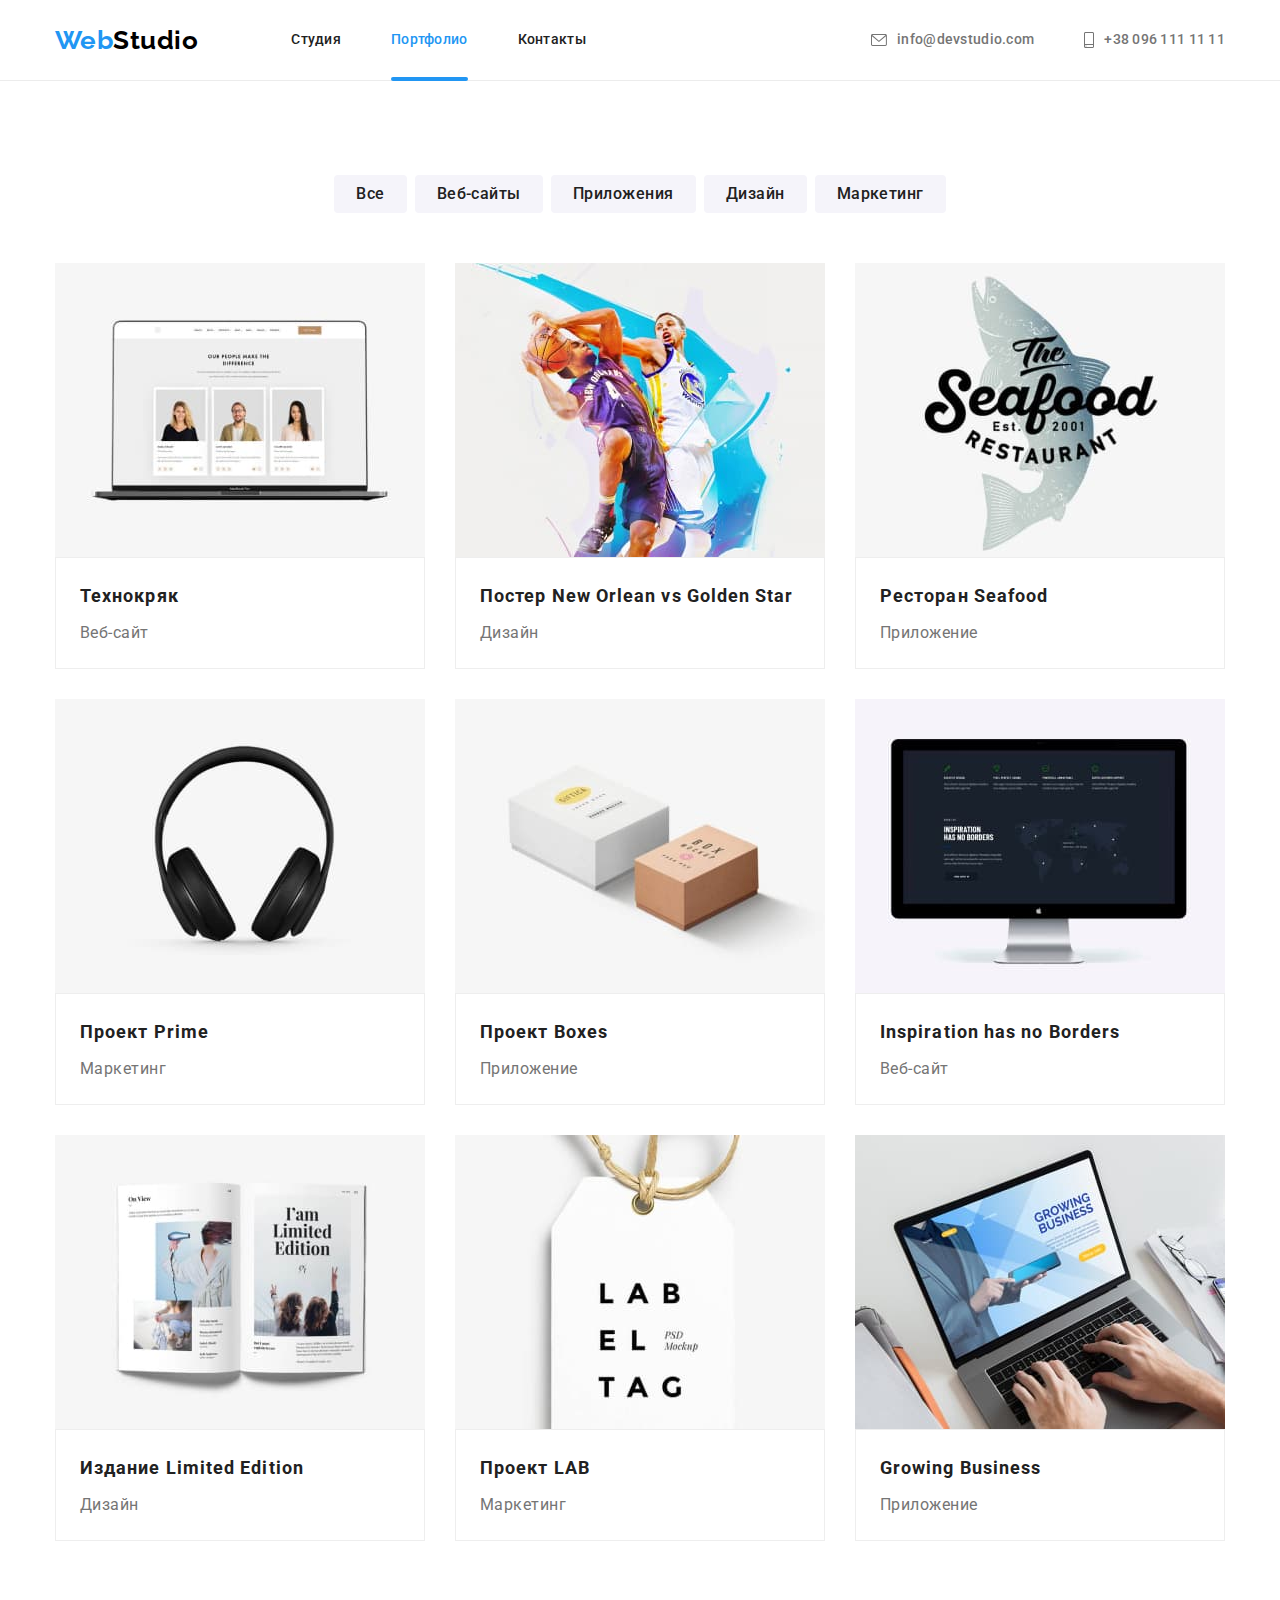
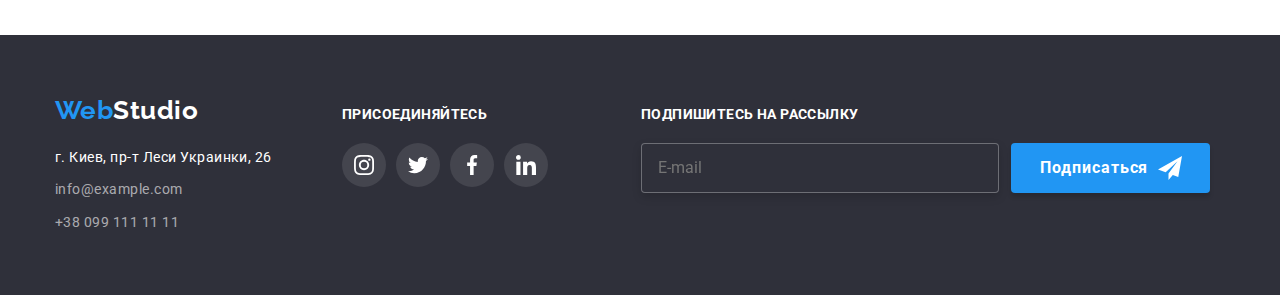
==== commit 226371ed: "добавляет препроцессор" ====
--- a/portfolio.html
+++ b/portfolio.html
@@ -12,41 +12,40 @@
       rel="stylesheet"
     />
     <link rel="stylesheet" href="./modern-normalize.css" />
-    <link rel="stylesheet" href="./css/styles.css" />
+
+    <link rel="stylesheet" href="./css/main.css" />
   </head>
   <body>
     <!-- шапка сайта-->
     <header class="page-header">
       <div class="container main-header">
         <nav class="main-header">
-          <a class="logo main-header__logo" href="index.html"
-            >Web<span class="logo--primary">Studio</span></a
+          <a class="logo-header" href="index.html"
+            >Web<span class="logo-accent-dark">Studio</span></a
           >
           <ul class="site-nav">
-            <li class="site-nav__item"><a href="index.html" class="site-nav__link">Студия</a></li>
-            <li class="site-nav__item">
-              <div class="site-nav--current">
-                <a href="portfolio.html" class="site-nav__link site-nav__link--current"
-                  >Портфолио</a
-                >
+            <li class="item"><a href="index.html" class="link">Студия</a></li>
+            <li class="item">
+              <div class="current-portfolio">
+                <a href="portfolio.html" class="link current">Портфолио</a>
               </div>
             </li>
-            <li class="site-nav__item"><a href="" class="site-nav__link">Контакты</a></li>
+            <li class="item"><a href="" class="link">Контакты</a></li>
           </ul>
         </nav>
 
         <ul class="auth-nav">
-          <li class="auth-nav__item">
-            <a href="mailto:info@devstudio.com" class="auth-nav__link"
-              ><svg class="auth-nav__icon" width="16" height="12">
+          <li class="item">
+            <a href="mailto:info@devstudio.com" class="link"
+              ><svg class="nav-icon" width="16" height="12">
                 <use href="./images/icons.svg#letter"></use>
               </svg>
               info@devstudio.com</a
             >
           </li>
-          <li class="auth-nav__item">
-            <a href="tel:+380961111111" class="auth-nav__link">
-              <svg class="auth-nav__icon" width="10" height="16">
+          <li class="item">
+            <a href="tel:+380961111111" class="link">
+              <svg class="nav-icon" width="10" height="16">
                 <use href="./images/icons.svg#smartphone"></use>
               </svg>
               +38 096 111 11 11</a
@@ -55,188 +54,184 @@
         </ul>
       </div>
     </header>
-
     <main>
       <section class="section">
         <div class="container">
-          <h1 class="section__title section__title--visually-hidden">Портфолио</h1>
+          <h1 class="visually-hidden">Портфолио</h1>
           <ul class="filter">
-            <li class="filter__item"><button type="button" class="filter__button">Все</button></li>
-            <li class="filter__item">
-              <button type="button" class="filter__button">Веб-сайты</button>
-            </li>
-            <li class="filter__item">
-              <button type="button" class="filter__button">Приложения</button>
-            </li>
-            <li class="filter__item">
-              <button type="button" class="filter__button">Дизайн</button>
-            </li>
-            <li class="filter__item">
-              <button type="button" class="filter__button">Маркетинг</button>
+            <li class="item"><button type="button" class="filter-button">Все</button></li>
+            <li class="item">
+              <button type="button" class="filter-button">Веб-сайты</button>
+            </li>
+            <li class="item">
+              <button type="button" class="filter-button">Приложения</button>
+            </li>
+            <li class="item"><button type="button" class="filter-button">Дизайн</button></li>
+            <li class="item">
+              <button type="button" class="filter-button">Маркетинг</button>
             </li>
           </ul>
-
-          <ul class="exemples">
-            <li class="exemples__item">
-              <a href="" class="exemples__work">
-                <div class="card">
+          <ul class="exemples-list list">
+            <li class="exemples-item item">
+              <a href="" class="work-exemples">
+                <div class="card-thumb">
                   <img src="./images/portfolio/img-1.jpg" alt="ноутбук" />
 
-                  <div class="overlay">
-                    <p class="overlay__text">
-                      Технокряк это современная площадка распространения коронавируса. Компании
-                      используют эту платформу для цифрового шпионажа и атак на защищённые сервера
-                      конкурентов.
-                    </p>
-                  </div>
-                </div>
-                <div class="card-content">
-                  <h2 class="card-content__title">Технокряк</h2>
-                  <p class="card-content__text">Веб-сайт</p>
-                </div>
-              </a>
-            </li>
-            <li class="exemples__item">
-              <a href="" class="exemples__work">
-                <div class="card">
+                  <div class="thumb-overlay">
+                    <p class="card-text">
+                      Технокряк это современная площадка распространения коронавируса. Компании
+                      используют эту платформу для цифрового шпионажа и атак на защищённые сервера
+                      конкурентов.
+                    </p>
+                  </div>
+                </div>
+                <div class="card-content">
+                  <h2 class="portfolio-title">Технокряк</h2>
+                  <p class="portfolio-text">Веб-сайт</p>
+                </div>
+              </a>
+            </li>
+            <li class="exemples-item item">
+              <a href="" class="work-exemples">
+                <div class="card-thumb">
                   <img src="./images/portfolio/img-2.jpg" alt="два баскетболиста" />
-                  <div class="overlay">
-                    <p class="overlay__text">
-                      Технокряк это современная площадка распространения коронавируса. Компании
-                      используют эту платформу для цифрового шпионажа и атак на защищённые сервера
-                      конкурентов.
-                    </p>
-                  </div>
-                </div>
-                <div class="card-content">
-                  <h2 class="card-content__title">Постер New Orlean vs Golden Star</h2>
-                  <p class="card-content__text">Дизайн</p>
-                </div>
-              </a>
-            </li>
-            <li class="exemples__item">
-              <a href="" class="exemples__work">
-                <div class="card">
+                  <div class="thumb-overlay">
+                    <p class="card-text">
+                      Технокряк это современная площадка распространения коронавируса. Компании
+                      используют эту платформу для цифрового шпионажа и атак на защищённые сервера
+                      конкурентов.
+                    </p>
+                  </div>
+                </div>
+                <div class="card-content">
+                  <h2 class="portfolio-title">Постер New Orlean vs Golden Star</h2>
+                  <p class="portfolio-text">Дизайн</p>
+                </div>
+              </a>
+            </li>
+            <li class="exemples-item item">
+              <a href="" class="work-exemples">
+                <div class="card-thumb">
                   <img src="./images/portfolio/img-3.jpg" alt="логотип рыбы" />
-                  <div class="overlay">
-                    <p class="overlay__text">
-                      Технокряк это современная площадка распространения коронавируса. Компании
-                      используют эту платформу для цифрового шпионажа и атак на защищённые сервера
-                      конкурентов.
-                    </p>
-                  </div>
-                </div>
-                <div class="card-content">
-                  <h2 class="card-content__title">Ресторан Seafood</h2>
-                  <p class="card-content__text">Приложение</p>
-                </div>
-              </a>
-            </li>
-            <li class="exemples__item">
-              <a href="" class="exemples__work">
-                <div class="card">
+                  <div class="thumb-overlay">
+                    <p class="card-text">
+                      Технокряк это современная площадка распространения коронавируса. Компании
+                      используют эту платформу для цифрового шпионажа и атак на защищённые сервера
+                      конкурентов.
+                    </p>
+                  </div>
+                </div>
+                <div class="card-content">
+                  <h2 class="portfolio-title">Ресторан Seafood</h2>
+                  <p class="portfolio-text">Приложение</p>
+                </div>
+              </a>
+            </li>
+            <li class="exemples-item item">
+              <a href="" class="work-exemples">
+                <div class="card-thumb">
                   <img src="./images/portfolio/img-4.jpg" alt="наушники" />
-                  <div class="overlay">
-                    <p class="overlay__text">
-                      Технокряк это современная площадка распространения коронавируса. Компании
-                      используют эту платформу для цифрового шпионажа и атак на защищённые сервера
-                      конкурентов.
-                    </p>
-                  </div>
-                </div>
-                <div class="card-content">
-                  <h2 class="card-content__title">Проект Prime</h2>
-                  <p class="card-content__text">Маркетинг</p>
-                </div>
-              </a>
-            </li>
-            <li class="exemples__item">
-              <a href="" class="exemples__work">
-                <div class="card">
+                  <div class="thumb-overlay">
+                    <p class="card-text">
+                      Технокряк это современная площадка распространения коронавируса. Компании
+                      используют эту платформу для цифрового шпионажа и атак на защищённые сервера
+                      конкурентов.
+                    </p>
+                  </div>
+                </div>
+                <div class="card-content">
+                  <h2 class="portfolio-title">Проект Prime</h2>
+                  <p class="portfolio-text">Маркетинг</p>
+                </div>
+              </a>
+            </li>
+            <li class="exemples-item item">
+              <a href="" class="work-exemples">
+                <div class="card-thumb">
                   <img src="./images/portfolio/img-5.jpg" alt="две коробки" />
-                  <div class="overlay">
-                    <p class="overlay__text">
-                      Технокряк это современная площадка распространения коронавируса. Компании
-                      используют эту платформу для цифрового шпионажа и атак на защищённые сервера
-                      конкурентов.
-                    </p>
-                  </div>
-                </div>
-                <div class="card-content">
-                  <h2 class="card-content__title">Проект Boxes</h2>
-                  <p class="card-content__text">Приложение</p>
-                </div>
-              </a>
-            </li>
-            <li class="exemples__item">
-              <a href="" class="exemples__work">
-                <div class="card">
+                  <div class="thumb-overlay">
+                    <p class="card-text">
+                      Технокряк это современная площадка распространения коронавируса. Компании
+                      используют эту платформу для цифрового шпионажа и атак на защищённые сервера
+                      конкурентов.
+                    </p>
+                  </div>
+                </div>
+                <div class="card-content">
+                  <h2 class="portfolio-title">Проект Boxes</h2>
+                  <p class="portfolio-text">Приложение</p>
+                </div>
+              </a>
+            </li>
+            <li class="exemples-item item">
+              <a href="" class="work-exemples">
+                <div class="card-thumb">
                   <img src="./images/portfolio/img-6.jpg" alt="монитор" />
-                  <div class="overlay">
-                    <p class="overlay__text">
-                      Технокряк это современная площадка распространения коронавируса. Компании
-                      используют эту платформу для цифрового шпионажа и атак на защищённые сервера
-                      конкурентов.
-                    </p>
-                  </div>
-                </div>
-                <div class="card-content">
-                  <h2 class="card-content__title">Inspiration has no Borders</h2>
-                  <p class="card-content__text">Веб-сайт</p>
-                </div>
-              </a>
-            </li>
-            <li class="exemples__item">
-              <a href="" class="exemples__work">
-                <div class="card">
+                  <div class="thumb-overlay">
+                    <p class="card-text">
+                      Технокряк это современная площадка распространения коронавируса. Компании
+                      используют эту платформу для цифрового шпионажа и атак на защищённые сервера
+                      конкурентов.
+                    </p>
+                  </div>
+                </div>
+                <div class="card-content">
+                  <h2 class="portfolio-title">Inspiration has no Borders</h2>
+                  <p class="portfolio-text">Веб-сайт</p>
+                </div>
+              </a>
+            </li>
+            <li class="exemples-item item">
+              <a href="" class="work-exemples">
+                <div class="card-thumb">
                   <img src="./images/portfolio/img-7.jpg" alt="книга" />
-                  <div class="overlay">
-                    <p class="overlay__text">
-                      Технокряк это современная площадка распространения коронавируса. Компании
-                      используют эту платформу для цифрового шпионажа и атак на защищённые сервера
-                      конкурентов.
-                    </p>
-                  </div>
-                </div>
-                <div class="card-content">
-                  <h2 class="card-content__title">Издание Limited Edition</h2>
-                  <p class="card-content__text">Дизайн</p>
-                </div>
-              </a>
-            </li>
-            <li class="exemples__item">
-              <a href="" class="exemples__work">
-                <div class="card">
+                  <div class="thumb-overlay">
+                    <p class="card-text">
+                      Технокряк это современная площадка распространения коронавируса. Компании
+                      используют эту платформу для цифрового шпионажа и атак на защищённые сервера
+                      конкурентов.
+                    </p>
+                  </div>
+                </div>
+                <div class="card-content">
+                  <h2 class="portfolio-title">Издание Limited Edition</h2>
+                  <p class="portfolio-text">Дизайн</p>
+                </div>
+              </a>
+            </li>
+            <li class="exemples-item item">
+              <a href="" class="work-exemples">
+                <div class="card-thumb">
                   <img src="./images/portfolio/img-8.jpg" alt="бирка" />
-                  <div class="overlay">
-                    <p class="overlay__text">
-                      Технокряк это современная площадка распространения коронавируса. Компании
-                      используют эту платформу для цифрового шпионажа и атак на защищённые сервера
-                      конкурентов.
-                    </p>
-                  </div>
-                </div>
-                <div class="card-content">
-                  <h2 class="card-content__title">Проект LAB</h2>
-                  <p class="card-content__text">Маркетинг</p>
-                </div>
-              </a>
-            </li>
-            <li class="exemples__item">
-              <a href="" class="exemples__work">
-                <div class="card">
+                  <div class="thumb-overlay">
+                    <p class="card-text">
+                      Технокряк это современная площадка распространения коронавируса. Компании
+                      используют эту платформу для цифрового шпионажа и атак на защищённые сервера
+                      конкурентов.
+                    </p>
+                  </div>
+                </div>
+                <div class="card-content">
+                  <h2 class="portfolio-title">Проект LAB</h2>
+                  <p class="portfolio-text">Маркетинг</p>
+                </div>
+              </a>
+            </li>
+            <li class="exemples-item item">
+              <a href="" class="work-exemples">
+                <div class="card-thumb">
                   <img src="./images/portfolio/img-9.jpg" alt="руки пичатают на ноутбуке" />
-                  <div class="overlay">
-                    <p class="overlay__text">
-                      Технокряк это современная площадка распространения коронавируса. Компании
-                      используют эту платформу для цифрового шпионажа и атак на защищённые сервера
-                      конкурентов.
-                    </p>
-                  </div>
-                </div>
-                <div class="card-content">
-                  <h2 class="card-content__title">Growing Business</h2>
-                  <p class="card-content__text">Приложение</p>
+                  <div class="thumb-overlay">
+                    <p class="card-text">
+                      Технокряк это современная площадка распространения коронавируса. Компании
+                      используют эту платформу для цифрового шпионажа и атак на защищённые сервера
+                      конкурентов.
+                    </p>
+                  </div>
+                </div>
+                <div class="card-content">
+                  <h2 class="portfolio-title">Growing Business</h2>
+                  <p class="portfolio-text">Приложение</p>
                 </div>
               </a>
             </li>
@@ -248,73 +243,73 @@
     <footer class="main-footer">
       <div class="container footer-box">
         <div>
-          <a class="logo main-footer__logo" href="index.html"
-            >Web<span class="logo--secondary">Studio</span></a
+          <a class="logo-footer" href="index.html"
+            >Web<span class="logo-accent-light">Studio</span></a
           >
           <address>
-            <ul class="address">
-              <li class="address__item">
+            <ul class="add">
+              <li class="add-item item">
                 <a
                   href="https://goo.gl/maps/64KcN4ARRGodhjcC8"
-                  class="address__link"
+                  class="add-link"
                   target="_blank"
                   rel="noopener noreferrer nofollow"
                 >
                   г. Киев, пр-т Леси Украинки, 26</a
                 >
               </li>
-              <li class="address__item">
-                <a href="mailto:info@example.com" class="address__link">info@example.com</a>
+              <li class="add-item item">
+                <a href="mailto:info@example.com" class="link">info@example.com</a>
               </li>
-              <li class="address__item">
-                <a href="tel:+380991111111" class="address__link">+38 099 111 11 11</a>
+              <li class="add-item item">
+                <a href="tel:+380991111111" class="link">+38 099 111 11 11</a>
               </li>
             </ul>
           </address>
         </div>
         <div class="footer-networks">
           <p class="footer-text">присоединяйтесь</p>
-          <ul class="networks">
-            <li class="networks__item">
-              <a href="" class="networks__link">
-                <svg class="networks__icon" width="20" height="20">
+          <ul class="footer-icon-list">
+            <li class="icon-item">
+              <a href="" class="footer-link link">
+                <svg class="icon-networks" width="20" height="20">
                   <use href="./images/icons.svg#instagram"></use>
                 </svg>
               </a>
             </li>
-            <li class="networks__item">
-              <a href="" class="networks__link">
-                <svg class="networks__icon" width="20" height="20">
+            <li class="icon-item">
+              <a href="" class="footer-link link">
+                <svg class="icon-networks" width="20" height="20">
                   <use href="./images/icons.svg#twitter"></use>
                 </svg>
               </a>
             </li>
-            <li class="networks__item">
-              <a href="" class="networks__link">
-                <svg class="networks__icon" width="20" height="20">
+            <li class="icon-item">
+              <a href="" class="footer-link link">
+                <svg class="icon-networks" width="20" height="20">
                   <use href="./images/icons.svg#facebook"></use>
                 </svg>
               </a>
             </li>
-            <li class="networks__item">
-              <a href="" class="networks__link">
-                <svg class="networks__icon" width="20" height="20">
+            <li class="icon-item">
+              <a href="" class="footer-link link">
+                <svg class="icon-networks" width="20" height="20">
                   <use href="./images/icons.svg#linkedin"></use>
                 </svg>
               </a>
             </li>
           </ul>
         </div>
-        <form class="form">
-          <p class="form__text">Подпишитесь на рассылку</p>
+        <form class="subscription-form">
+          <p class="subscription-text">Подпишитесь на рассылку</p>
           <div class="subscription">
             <label>
-              <input type="email" class="subscription__input" name="e-mail" placeholder="E-mail" />
+              <input type="email" class="subscription-input" name="e-mail" placeholder="E-mail" />
             </label>
 
-            <button class="subscription__button" type="submit">
+            <button class="subscription-button" type="submit">
               Подписаться
-              <svg class="subscription__icon" width="24" height="24">
+              <svg class="icon-subscription" width="24" height="24">
                 <use href="./images/icons.svg#send"></use>
               </svg>
             </button>
--- a/css/main.css
+++ b/css/main.css
@@ -0,0 +1,876 @@
+:root {
+  --primary-text-color: #757575;
+  --title-color: #212121;
+  --accent-color: #2196f3;
+  --primary-white-color: #ffffff;
+  --logo-black-color: #000000;
+  --networks-icons-color: #afb1b8;
+  --background-color-command: #f5f4fa;
+  --background-color-footer: #2f303a;
+  --border-portfolio-color: #eeeeee;
+  --background-footer-icon: rgba(255, 255, 255, 0.1);
+  --box-shadow-color: 0px 1px 3px rgba(0, 0, 0, 0.12), 0px 1px 1px rgba(0, 0, 0, 0.14),
+    0px 2px 1px rgba(0, 0, 0, 0.2);
+  --box-shadow-button-filter: 0px 3px 1px rgba(0, 0, 0, 0.1), 0px 1px 2px rgba(0, 0, 0, 0.08),
+    0px 2px 2px rgba(0, 0, 0, 0.12);
+  --box-shadow-exemples-work: 0px 1px 1px rgba(0, 0, 0, 0.12), 0px 4px 4px rgba(0, 0, 0, 0.06),
+    1px 4px 6px rgba(0, 0, 0, 0.16);
+  --box-shadow-modal: 0px 1px 3px rgba(0, 0, 0, 0.12), 0px 1px 1px rgba(0, 0, 0, 0.14),
+    0px 2px 1px rgba(0, 0, 0, 0.2);
+  --backdrop-color: rgba(0, 0, 0, 0.2);
+  --main-gap: 30px;
+  --timing-function: cubic-bezier(0.4, 0, 0.2, 1);
+  --time: 250ms;
+}
+
+h1,
+h2,
+h3,
+h4,
+h5,
+h6,
+p {
+  margin: 0;
+}
+
+img {
+  display: block;
+  max-width: 100%;
+  height: auto;
+}
+
+ul {
+  padding: 0;
+  margin: 0;
+  list-style: none;
+}
+
+button {
+  cursor: pointer;
+}
+
+textarea {
+  resize: none;
+}
+
+body {
+  margin: 0;
+  color: var(--primary-text-color);
+  background-color: var(--primary-white-color);
+  font-family: 'Roboto', sans-serif;
+  letter-spacing: 0.03em;
+}
+
+.visually-hidden {
+  position: absolute;
+  white-space: nowrap;
+  width: 1px;
+  height: 1px;
+  overflow: hidden;
+  border: 0;
+  padding: 0;
+  clip: rect(0 0 0 0);
+  clip-path: inset(50%);
+  margin: -1px;
+}
+
+.logo-header,
+.logo-footer {
+  font-family: 'Raleway', cursive;
+  font-weight: 700;
+  font-size: 26px;
+  line-height: 1.19;
+  text-decoration: none;
+}
+
+.logo-header {
+  margin-right: 93px;
+  color: var(--accent-color);
+}
+
+.logo-accent-dark {
+  color: var(--logo-black-color);
+}
+
+.logo-accent-light {
+  color: var(--primary-white-color);
+}
+
+.logo-footer {
+  display: inline-block;
+  margin-bottom: 20px;
+  color: var(--accent-color);
+}
+
+.container {
+  margin-left: auto;
+  margin-right: auto;
+  width: 1200px;
+  padding-left: 15px;
+  padding-right: 15px;
+}
+
+.section {
+  padding-top: 94px;
+  padding-bottom: 94px;
+}
+
+.section-title {
+  margin-top: 0;
+  margin-bottom: 50px;
+  color: var(--title-color);
+  font-weight: 700;
+  font-size: 36px;
+  line-height: 1.16;
+  text-align: center;
+}
+
+.team-title,
+.advantages-title,
+.portfolio-title {
+  margin-top: 0;
+  margin-bottom: 10px;
+  color: var(--title-color);
+  font-weight: 700;
+  font-size: 14px;
+  line-height: 1.14;
+}
+
+.backdrop {
+  position: fixed;
+  top: 0;
+  left: 0;
+  width: 100%;
+  height: 100%;
+  z-index: 1;
+  background-color: var(--backdrop-color);
+  opacity: 1;
+  transition: opacity var(--time) var(--timing-function);
+}
+
+.backdrop.is-hidden {
+  opacity: 0;
+  pointer-events: none;
+}
+
+.backdrop.is-hidden .modal {
+  transform: translate(-50%, -50%) scale(0.9);
+}
+
+.modal {
+  position: absolute;
+  top: 50%;
+  left: 50%;
+  transform: translate(-50%, -50%) scale(1);
+  min-width: 528px;
+  min-height: 581px;
+  background-color: var(--primary-white-color);
+  box-shadow: var(--box-shadow-modal);
+  border-radius: 4px;
+  transition: transform var(--time) var(--timing-function);
+}
+
+.button-modal {
+  position: absolute;
+  top: 8px;
+  right: 8px;
+  width: 30px;
+  height: 30px;
+  background-color: #ffffff;
+  border-radius: 50%;
+  border: 1px solid rgba(0, 0, 0, 0.1);
+  outline-color: rgba(0, 0, 0, 0.1);
+  cursor: pointer;
+}
+
+.hero-icon {
+  position: absolute;
+  top: 50%;
+  left: 50%;
+  transform: translate(-50%, -50%) scale(1);
+  fill: var(--logo-black-color);
+  transition: fill var(--time) var(--timing-function);
+}
+
+.button-modal:hover .hero-icon,
+.button-modal:focus .hero-icon {
+  fill: #2196f3;
+}
+
+.form {
+  width: 528px;
+  margin-left: auto;
+  margin-right: auto;
+  padding: 40px;
+}
+
+.modal-text {
+  font-weight: 700;
+  font-size: 20px;
+  line-height: 1.15;
+  letter-spacing: 0.03em;
+  color: var(--title-color);
+  margin-bottom: 12px;
+}
+
+.form-modal {
+  position: relative;
+  display: block;
+  text-align: left;
+  margin-bottom: 10px;
+}
+
+.form-label {
+  display: block;
+  margin-bottom: 4px;
+  text-align: left;
+  font-size: 12px;
+  line-height: 1.16;
+  letter-spacing: 0.01em;
+}
+
+.form-input {
+  width: 100%;
+  height: 40px;
+  margin: 0;
+  padding-left: 42px;
+  border-radius: 4px;
+  border: 1px solid rgba(33, 33, 33, 0.2);
+  outline-color: var(--accent-color);
+}
+
+.modal-icon {
+  position: absolute;
+  bottom: 50%;
+  left: 12px;
+  transform: translateY(100%);
+}
+
+.form-input:focus + .modal-icon {
+  fill: var(--accent-color);
+}
+
+.form-comments {
+  display: flex;
+  flex-direction: column;
+  font-size: 12px;
+  line-height: 1.16;
+  letter-spacing: 0.01em;
+  text-align: left;
+  margin-bottom: 20px;
+}
+
+.form-textarea {
+  padding: 12px 16px;
+  border: 1px solid rgba(33, 33, 33, 0.2);
+  border-radius: 4px;
+  outline-color: var(--accent-color);
+}
+
+.form-textarea::placeholder {
+  color: rgba(117, 117, 117, 0.5);
+}
+
+.modal-checkbox {
+  display: flex;
+  justify-content: center;
+  align-items: center;
+  font-size: 14px;
+  line-height: 1.71;
+  margin-bottom: var(--main-gap);
+}
+
+.checkbox {
+  position: absolute;
+  width: 1px;
+  height: 1px;
+  margin: -1px;
+  border: 0;
+  padding: 0;
+  clip: rect(0 0 0 0);
+  overflow: hidden;
+}
+
+.checkbox-icon {
+  display: inline-block;
+  width: 16px;
+  height: 15px;
+  margin-right: 7px;
+  border-radius: 2px;
+  transition: background-color var(--time) var(--timing-function), background-image var(--time) var(--timing-function), fill var(--time) var(--timing-function);
+}
+
+.checkbox:focus-visible + .checkbox-icon {
+  outline: 1px solid var(--accent-color);
+}
+
+.checkbox:checked + .checkbox-icon {
+  background-color: #2196f3;
+  background-image: url("../images/full-check.svg");
+  fill: #2196f3;
+}
+
+.modal-link {
+  margin-left: 7px;
+  color: var(--accent-color);
+  outline-color: var(--accent-color);
+}
+
+.submit-button {
+  font-weight: 700;
+  font-size: 16px;
+  line-height: 1.87;
+  letter-spacing: 0.06em;
+  padding: 10px 55px 10px 56px;
+  color: var(--primary-white-color);
+  background-color: var(--accent-color);
+  box-shadow: 0px 4px 4px rgba(0, 0, 0, 0.15);
+  border-radius: 4px;
+  border: transparent;
+  cursor: pointer;
+  transition: background-color var(--time) var(--timing-function);
+}
+
+.submit-button:hover,
+.submit-button:focus {
+  background-color: #188ce8;
+}
+
+.main-header {
+  display: flex;
+  align-items: center;
+}
+
+.site-nav {
+  display: flex;
+}
+
+.site-nav .item:not(:last-child) {
+  margin-right: 50px;
+}
+
+.site-nav .link {
+  display: block;
+  padding-top: 32px;
+  padding-bottom: 32px;
+  color: var(--title-color);
+  font-weight: 500;
+  font-size: 14px;
+  line-height: 1.14;
+  letter-spacing: 0.02em;
+  text-decoration: none;
+  transition: color var(--time) var(--timing-function);
+}
+
+.site-nav .link:hover,
+.site-nav .link:focus {
+  color: var(--accent-color);
+}
+
+.site-nav .link.current {
+  color: var(--accent-color);
+}
+
+.current-studio {
+  position: relative;
+}
+
+.current-portfolio {
+  position: relative;
+}
+
+.site-nav .link.current::after {
+  position: absolute;
+  bottom: -1px;
+  right: 0;
+  content: '';
+  width: 100%;
+  height: 4px;
+  background-color: var(--accent-color);
+  border-radius: 2px;
+}
+
+/* -----------AUTH-NAV-------- */
+.auth-nav {
+  display: flex;
+  margin-left: auto;
+}
+
+.auth-nav .item + .item {
+  margin-left: 50px;
+}
+
+.auth-nav .link {
+  display: flex;
+  color: var(--primary-text-color);
+  font-weight: 500;
+  font-size: 14px;
+  line-height: 1.14;
+  letter-spacing: 0.02em;
+  text-decoration: none;
+  align-items: center;
+  transition: color var(--time) var(--timing-function);
+}
+
+.nav-icon {
+  margin-right: 10px;
+  fill: currentColor;
+}
+
+.auth-nav .link:hover,
+.auth-nav .link:focus {
+  color: var(--accent-color);
+}
+
+.page-header {
+  background-color: var(--primary-white-color);
+  border-bottom: 1px solid #ececec;
+}
+
+.hero {
+  max-width: 1600px;
+  height: 600px;
+  margin-left: auto;
+  margin-right: auto;
+  background-image: linear-gradient(to right, rgba(47, 48, 58, 0.4), rgba(47, 48, 58, 0.4)), url(../images/overlay.jpg);
+  padding: 200px 0;
+  background-color: var(--background-color-footer);
+  text-align: center;
+}
+
+.hero-title {
+  margin-top: 0;
+  margin-bottom: 40px;
+  color: var(--primary-white-color);
+  font-weight: 900;
+  font-size: 44px;
+  line-height: 1.36;
+  letter-spacing: 0.06em;
+  text-transform: uppercase;
+}
+
+.hero .hero-button {
+  display: inline-block;
+  padding: 10px 32px;
+  color: var(--primary-white-color);
+  background-color: var(--accent-color);
+  box-shadow: 0px 4px 4px rgba(0, 0, 0, 0.15);
+  font-weight: 700;
+  font-size: 16px;
+  line-height: 1.8;
+  align-items: center;
+  letter-spacing: 0.06em;
+  border-radius: 4px;
+  font-family: inherit;
+  border: transparent;
+  cursor: pointer;
+}
+
+.advantages-list {
+  display: flex;
+}
+
+.advantages-item {
+  flex-basis: calc(100% / 4);
+}
+
+.advantages-item:not(:last-child) {
+  margin-right: var(--main-gap);
+}
+
+.advantages-title {
+  text-transform: uppercase;
+}
+
+.advantages-text {
+  font-size: 14px;
+  line-height: 1.71;
+  height: 75px;
+}
+
+.advantages-thumb {
+  display: flex;
+  justify-content: center;
+  align-items: center;
+  height: 120px;
+  margin-bottom: var(--main-gap);
+  background-color: var(--background-color-command);
+  border-radius: 4px;
+}
+
+.advantages-icon {
+  width: 70px;
+  height: 70px;
+}
+
+.works-section {
+  padding-top: 0;
+}
+
+.works-list {
+  display: flex;
+}
+
+.works-list .item:not(:last-child) {
+  margin-right: var(--main-gap);
+}
+
+.works-item {
+  position: relative;
+}
+
+.works-text {
+  font-weight: 700;
+  font-size: 14px;
+  line-height: 1.14;
+  text-align: center;
+  letter-spacing: 0.03em;
+  text-transform: uppercase;
+  color: var(--primary-white-color);
+}
+
+.works-background-text {
+  position: absolute;
+  bottom: 0;
+  left: 0;
+  height: 70px;
+  width: 100%;
+  display: flex;
+  justify-content: center;
+  align-items: center;
+  background-color: rgba(47, 48, 58, 0.8);
+}
+
+.team-list .item:not(:last-child) {
+  margin-right: var(--main-gap);
+}
+
+.team-list .item {
+  background-color: var(--primary-white-color);
+  box-shadow: var(--box-shadow-color);
+  border-radius: 0px 0px 4px 4px;
+}
+
+.team-list {
+  display: flex;
+}
+
+.team-card-content {
+  text-align: center;
+  padding-top: var(--main-gap);
+  padding-bottom: var(--main-gap);
+}
+
+.team-title {
+  font-weight: 500;
+  font-size: 16px;
+  line-height: 1.18;
+}
+
+.team {
+  background-color: var(--background-color-command);
+}
+
+.team-text {
+  margin-bottom: 16px;
+  font-size: 16px;
+  line-height: 1.18;
+}
+
+.team-icon-list {
+  display: flex;
+  padding: 0px 32px;
+}
+
+.team-link {
+  display: flex;
+  justify-content: center;
+  align-items: center;
+  color: var(--networks-icons-color);
+  width: 44px;
+  height: 44px;
+  border-radius: 50%;
+  transition: background-color var(--time) var(--timing-function), color var(--time) var(--timing-function);
+}
+
+.team-link:hover,
+.team-link:focus {
+  color: var(--primary-white-color);
+  background-color: var(--accent-color);
+}
+
+.icon-networks {
+  fill: currentColor;
+}
+
+.icon-item:not(:last-child) {
+  margin-right: 10px;
+}
+
+.clients-list {
+  display: flex;
+}
+
+.clients-link {
+  display: flex;
+  border-radius: 4px;
+  width: 170px;
+  height: 92px;
+  justify-content: center;
+  align-items: center;
+  color: var(--networks-icons-color);
+  border: 1px solid var(--networks-icons-color);
+  transition: background-color var(--time) var(--timing-function), color var(--time) var(--timing-function);
+}
+
+.icon-clients {
+  fill: currentColor;
+}
+
+.clients-item:not(:last-child) {
+  margin-right: var(--main-gap);
+}
+
+.clients-link:hover,
+.clients-link:focus {
+  color: var(--accent-color);
+  border: 1px solid var(--accent-color);
+}
+
+.footer-box {
+  display: flex;
+  align-items: baseline;
+}
+
+.add {
+  font-style: normal;
+}
+
+.add-item:not(:last-child) {
+  margin-bottom: 9px;
+}
+
+.add .link {
+  color: rgba(255, 255, 255, 0.6);
+  font-size: 14px;
+  line-height: 1.71;
+  text-decoration: none;
+}
+
+.add .add-link {
+  color: var(--primary-white-color);
+  font-size: 14px;
+  line-height: 1.71;
+  text-decoration: none;
+}
+
+.main-footer {
+  padding: 60px 0;
+  background-color: var(--background-color-footer);
+}
+
+.footer-address {
+  flex-grow: 1;
+}
+
+.footer-networks {
+  margin-left: 70px;
+}
+
+.footer-text {
+  margin-bottom: 20px;
+  color: var(--primary-white-color);
+  margin-bottom: 20px;
+  font-weight: 700;
+  font-size: 14px;
+  line-height: 1.14;
+  letter-spacing: 0.03em;
+  text-transform: uppercase;
+}
+
+.footer-icon-list {
+  display: flex;
+}
+
+.footer-link {
+  display: flex;
+  justify-content: center;
+  align-items: center;
+  width: 44px;
+  height: 44px;
+  color: var(--primary-white-color);
+  border-radius: 50%;
+  background-color: var(--background-footer-icon);
+  transition: background-color var(--time) var(--timing-function);
+}
+
+.footer-link:hover,
+.footer-link:focus {
+  background-color: var(--accent-color);
+}
+
+.subscription-form {
+  margin-left: 93px;
+}
+
+.subscription-text {
+  font-weight: 700;
+  font-size: 14px;
+  line-height: 1.14;
+  letter-spacing: 0.03em;
+  text-transform: uppercase;
+  margin-bottom: 20px;
+  color: var(--primary-white-color);
+}
+
+.subscription {
+  display: flex;
+}
+
+.subscription-input {
+  width: 358px;
+  height: 50px;
+  padding-top: 15px;
+  padding-bottom: 15px;
+  padding-left: 16px;
+  color: var(--primary-white-color);
+  background-color: var(--background-color-footer);
+  border: 1px solid rgba(255, 255, 255, 0.3);
+  border-radius: 4px;
+  filter: drop-shadow(0px 4px 4px rgba(0, 0, 0, 0.15));
+}
+
+.subscription-button {
+  font-weight: 700;
+  font-size: 16px;
+  line-height: 1.87;
+  letter-spacing: 0.06em;
+  padding: 10px 28px 10px 29px;
+  border: 0;
+  margin-left: 12px;
+  display: flex;
+  align-items: center;
+  color: var(--primary-white-color);
+  background-color: var(--accent-color);
+  border-radius: 4px;
+  box-shadow: 0px 4px 4px rgba(0, 0, 0, 0.15);
+  cursor: pointer;
+}
+
+.icon-subscription {
+  margin-left: 10px;
+}
+
+.filter {
+  margin-bottom: 50px;
+  display: flex;
+  justify-content: center;
+}
+
+.filter > .item:not(:last-child) {
+  margin-right: 8px;
+}
+
+.filter-button {
+  border: transparent;
+  font-family: inherit;
+  cursor: pointer;
+  padding: 6px 22px;
+  color: var(--title-color);
+  background-color: var(--background-color-command);
+  font-weight: 500;
+  font-size: 16px;
+  line-height: 1.62;
+  border-radius: 4px;
+  text-align: center;
+  letter-spacing: 0.03em;
+  transition: color var(--time) var(--timing-function), background-color var(--time) var(--timing-function), box-shadow var(--time) var(--timing-function);
+}
+
+.filter-button:hover,
+.filter-button:focus {
+  color: var(--primary-white-color);
+  background-color: var(--accent-color);
+  box-shadow: var(--box-shadow-button-filter);
+}
+
+.exemples-list {
+  display: flex;
+  flex-wrap: wrap;
+  margin-right: calc(-1 * var(--main-gap));
+  margin-bottom: calc(-1 * var(--main-gap));
+}
+
+.exemples-item {
+  margin-right: var(--main-gap);
+  margin-bottom: var(--main-gap);
+}
+
+.card-thumb {
+  position: relative;
+  overflow: hidden;
+}
+
+.thumb-overlay {
+  position: absolute;
+  top: 0;
+  left: 0;
+  width: 100%;
+  height: 100%;
+  background-color: rgba(33, 150, 243, 0.9);
+  transform: translateY(100%);
+  transition: transform var(--time) var(--timing-function), opacity var(--time) var(--timing-function);
+  opacity: 0;
+}
+
+.card-text {
+  position: absolute;
+  top: 50%;
+  left: 50%;
+  transform: translate(-50%, -50%);
+  width: 322px;
+  margin: 0px;
+  font-size: 18px;
+  line-height: 1.56;
+  letter-spacing: 0.03em;
+  color: var(--primary-white-color);
+}
+
+.card-content {
+  padding: 20px 24px;
+  border: 1px solid var(--border-portfolio-color);
+}
+
+.portfolio-title {
+  margin-top: 0;
+  margin-bottom: 4px;
+  font-size: 18px;
+  line-height: 2;
+  letter-spacing: 0.06em;
+}
+
+.portfolio-text {
+  margin-top: 0;
+  margin-bottom: 0;
+  font-size: 16px;
+  line-height: 1.87;
+  color: var(--primary-text-color);
+}
+
+.work-exemples {
+  display: block;
+  text-decoration: none;
+  transition: box-shadow var(--time) var(--timing-function);
+}
+
+.work-exemples:hover .thumb-overlay,
+.work-exemples:focus .thumb-overlay {
+  transform: translateY(0);
+  opacity: 1;
+}
+
+.work-exemples:hover,
+.work-exemples:focus {
+  box-shadow: var(--box-shadow-exemples-work);
+}
+/*# sourceMappingURL=main.css.map */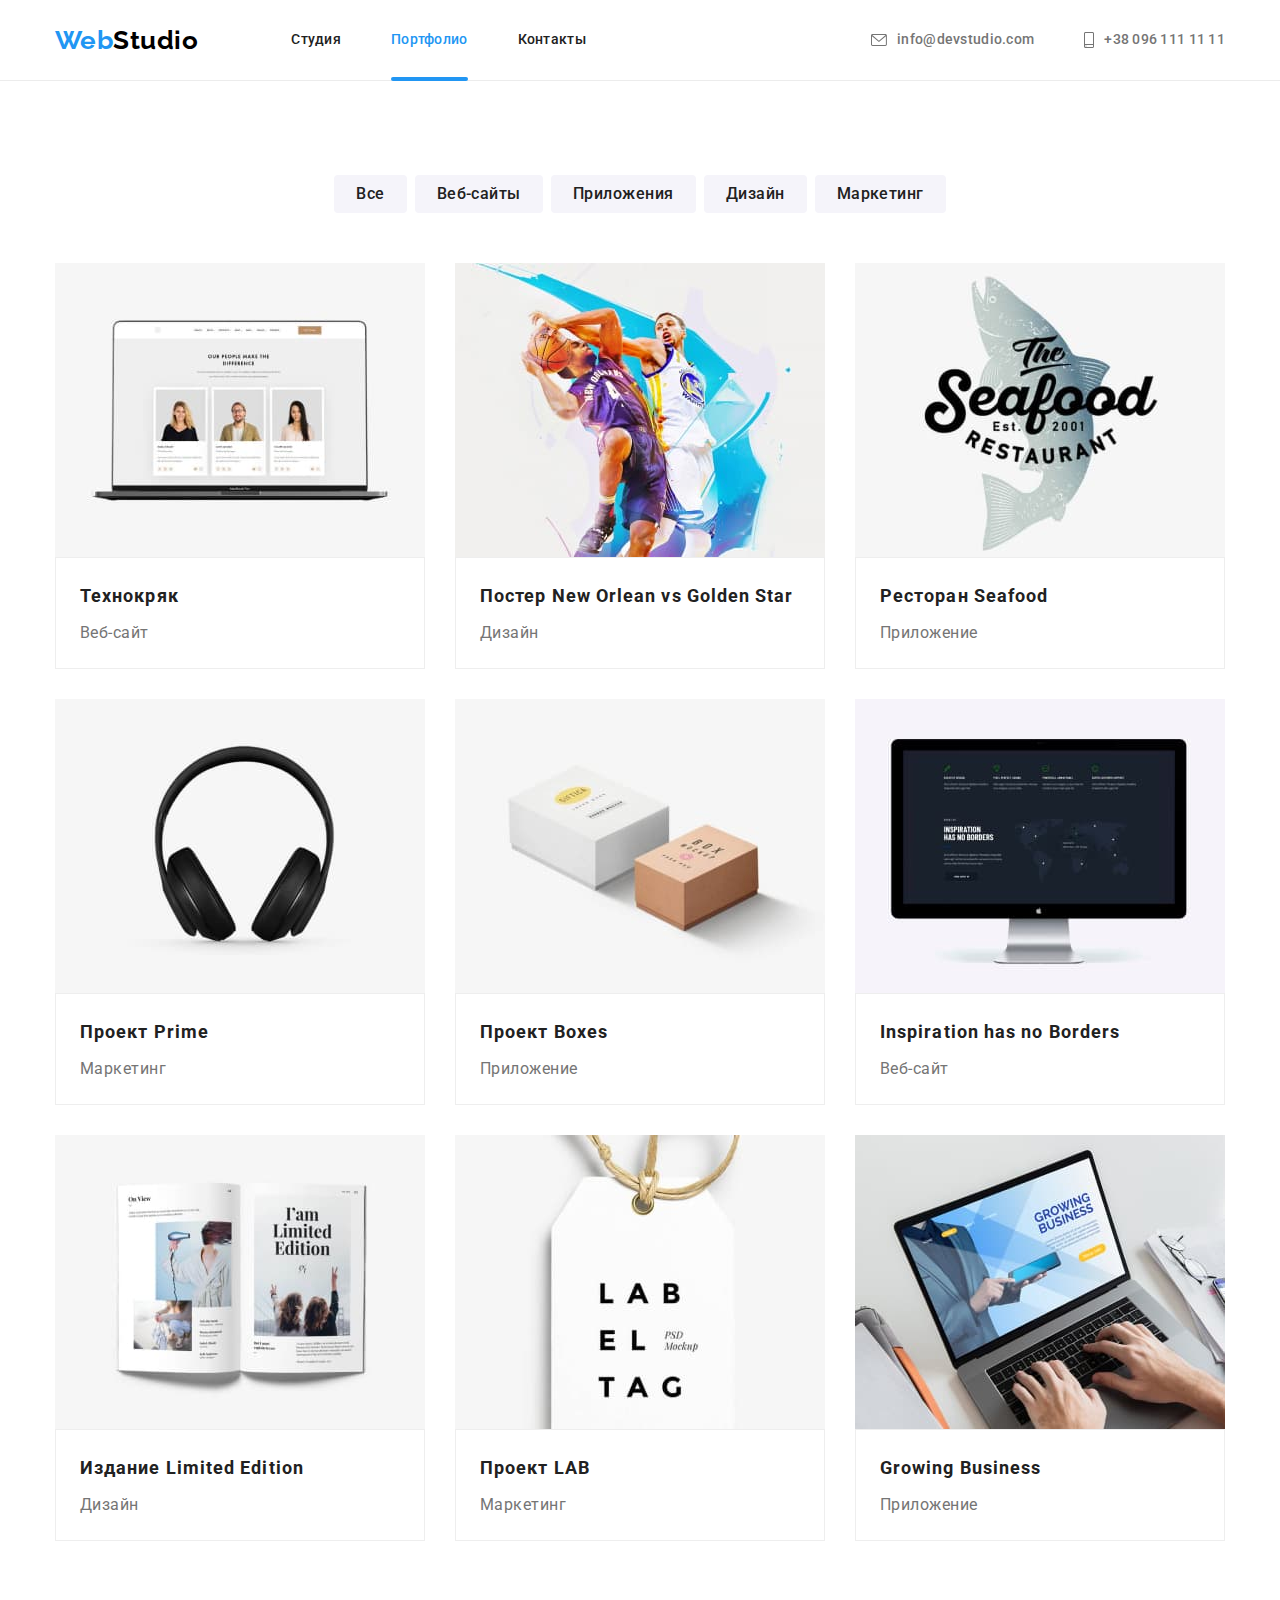
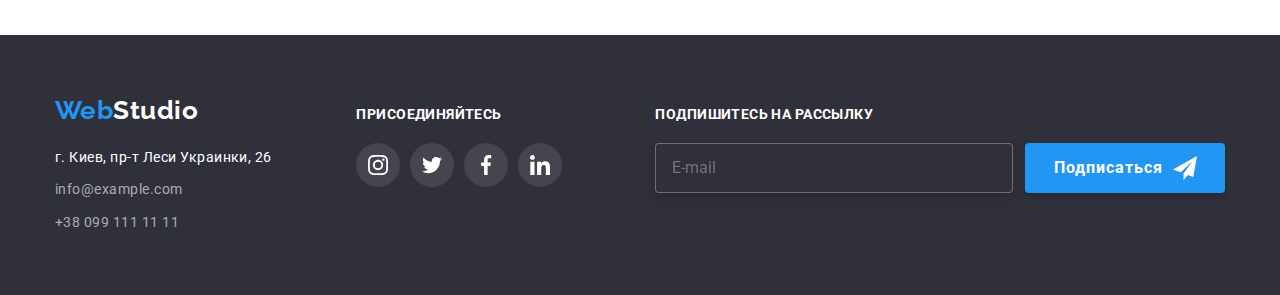
==== commit a076273b: "filter" ====
--- a/portfolio.html
+++ b/portfolio.html
@@ -18,34 +18,34 @@
   <body>
     <!-- шапка сайта-->
     <header class="page-header">
-      <div class="container main-header">
-        <nav class="main-header">
-          <a class="logo-header" href="index.html"
-            >Web<span class="logo-accent-dark">Studio</span></a
-          >
-          <ul class="site-nav">
-            <li class="item"><a href="index.html" class="link">Студия</a></li>
-            <li class="item">
-              <div class="current-portfolio">
-                <a href="portfolio.html" class="link current">Портфолио</a>
+      <div class="page-header__main container">
+        <a class="logo logo--primary" href="index.html"
+          >Web<span class="logo--dark">Studio</span></a
+        >
+        <nav class="site-nav">
+          <ul class="site-nav__list">
+            <li class="site-nav__item"><a href="index.html" class="site-nav__link">Студия</a></li>
+            <li class="site-nav__item">
+              <div class="site-nav__item--current">
+                <a href="portfolio.html" class="site-nav__link current">Портфолио</a>
               </div>
             </li>
-            <li class="item"><a href="" class="link">Контакты</a></li>
+            <li class="site-nav__item"><a href="" class="site-nav__link">Контакты</a></li>
           </ul>
         </nav>
 
         <ul class="auth-nav">
-          <li class="item">
-            <a href="mailto:info@devstudio.com" class="link"
-              ><svg class="nav-icon" width="16" height="12">
+          <li class="auth-nav__item">
+            <a href="mailto:info@devstudio.com" class="auth-nav__link"
+              ><svg class="auth-nav__icon" width="16" height="12">
                 <use href="./images/icons.svg#letter"></use>
               </svg>
               info@devstudio.com</a
             >
           </li>
-          <li class="item">
-            <a href="tel:+380961111111" class="link">
-              <svg class="nav-icon" width="10" height="16">
+          <li class="auth-nav__item">
+            <a href="tel:+380961111111" class="auth-nav__link">
+              <svg class="auth-nav__icon" width="10" height="16">
                 <use href="./images/icons.svg#smartphone"></use>
               </svg>
               +38 096 111 11 11</a
@@ -55,20 +55,22 @@
       </div>
     </header>
     <main>
-      <section class="section">
-        <div class="container">
-          <h1 class="visually-hidden">Портфолио</h1>
-          <ul class="filter">
-            <li class="item"><button type="button" class="filter-button">Все</button></li>
-            <li class="item">
-              <button type="button" class="filter-button">Веб-сайты</button>
-            </li>
-            <li class="item">
-              <button type="button" class="filter-button">Приложения</button>
-            </li>
-            <li class="item"><button type="button" class="filter-button">Дизайн</button></li>
-            <li class="item">
-              <button type="button" class="filter-button">Маркетинг</button>
+      <section class="filter section">
+        <div class="filter__container container">
+          <h1 class="filter__title visually-hidden">Портфолио</h1>
+          <ul class="filter__list">
+            <li class="filter__item"><button type="button" class="filter__button">Все</button></li>
+            <li class="filter__item">
+              <button type="button" class="filter__button">Веб-сайты</button>
+            </li>
+            <li class="filter__item">
+              <button type="button" class="filter__button">Приложения</button>
+            </li>
+            <li class="filter__item">
+              <button type="button" class="filter__button">Дизайн</button>
+            </li>
+            <li class="filter__item">
+              <button type="button" class="filter__button">Маркетинг</button>
             </li>
           </ul>
           <ul class="exemples-list list">
@@ -240,76 +242,76 @@
       </section>
     </main>
     <!-- Футер -->
-    <footer class="main-footer">
-      <div class="container footer-box">
-        <div>
-          <a class="logo-footer" href="index.html"
-            >Web<span class="logo-accent-light">Studio</span></a
+    <footer class="footer">
+      <div class="container footer__container">
+        <div class="contacts">
+          <a class="logo logo--secondary" href="index.html"
+            >Web<span class="logo--light">Studio</span></a
           >
           <address>
-            <ul class="add">
-              <li class="add-item item">
+            <ul class="address">
+              <li class="address__item">
                 <a
                   href="https://goo.gl/maps/64KcN4ARRGodhjcC8"
-                  class="add-link"
+                  class="address__link address__link--white"
                   target="_blank"
                   rel="noopener noreferrer nofollow"
                 >
                   г. Киев, пр-т Леси Украинки, 26</a
                 >
               </li>
-              <li class="add-item item">
-                <a href="mailto:info@example.com" class="link">info@example.com</a>
+              <li class="address__item">
+                <a href="mailto:info@example.com" class="address__link">info@example.com</a>
               </li>
-              <li class="add-item item">
-                <a href="tel:+380991111111" class="link">+38 099 111 11 11</a>
+              <li class="address__item">
+                <a href="tel:+380991111111" class="address__link">+38 099 111 11 11</a>
               </li>
             </ul>
           </address>
         </div>
-        <div class="footer-networks">
-          <p class="footer-text">присоединяйтесь</p>
-          <ul class="footer-icon-list">
-            <li class="icon-item">
-              <a href="" class="footer-link link">
-                <svg class="icon-networks" width="20" height="20">
+        <div class="networks">
+          <p class="networks__text">присоединяйтесь</p>
+          <ul class="networks__list">
+            <li class="networks__item">
+              <a href="" class="networks__link">
+                <svg class="networks__icon" width="20" height="20">
                   <use href="./images/icons.svg#instagram"></use>
                 </svg>
               </a>
             </li>
-            <li class="icon-item">
-              <a href="" class="footer-link link">
-                <svg class="icon-networks" width="20" height="20">
+            <li class="networks__item">
+              <a href="" class="networks__link">
+                <svg class="networks__icon" width="20" height="20">
                   <use href="./images/icons.svg#twitter"></use>
                 </svg>
               </a>
             </li>
-            <li class="icon-item">
-              <a href="" class="footer-link link">
-                <svg class="icon-networks" width="20" height="20">
+            <li class="networks__item">
+              <a href="" class="networks__link">
+                <svg class="networks__icon" width="20" height="20">
                   <use href="./images/icons.svg#facebook"></use>
                 </svg>
               </a>
             </li>
-            <li class="icon-item">
-              <a href="" class="footer-link link">
-                <svg class="icon-networks" width="20" height="20">
+            <li class="networks__item">
+              <a href="" class="networks__link">
+                <svg class="networks__icon" width="20" height="20">
                   <use href="./images/icons.svg#linkedin"></use>
                 </svg>
               </a>
             </li>
           </ul>
         </div>
-        <form class="subscription-form">
-          <p class="subscription-text">Подпишитесь на рассылку</p>
-          <div class="subscription">
+        <form class="subscription">
+          <p class="subscription__text">Подпишитесь на рассылку</p>
+          <div class="subscription__field">
             <label>
-              <input type="email" class="subscription-input" name="e-mail" placeholder="E-mail" />
+              <input type="email" class="subscription__input" name="e-mail" placeholder="E-mail" />
             </label>
 
-            <button class="subscription-button" type="submit">
+            <button class="subscription__button" type="submit">
               Подписаться
-              <svg class="icon-subscription" width="24" height="24">
+              <svg class="subscription__icon" width="24" height="24">
                 <use href="./images/icons.svg#send"></use>
               </svg>
             </button>
--- a/css/main.css
+++ b/css/main.css
@@ -74,32 +74,30 @@
   margin: -1px;
 }
 
-.logo-header,
-.logo-footer {
+.logo {
   font-family: 'Raleway', cursive;
   font-weight: 700;
   font-size: 26px;
   line-height: 1.19;
   text-decoration: none;
-}
-
-.logo-header {
+  color: var(--accent-color);
+}
+
+.logo--primary {
   margin-right: 93px;
-  color: var(--accent-color);
-}
-
-.logo-accent-dark {
+}
+
+.logo--dark {
   color: var(--logo-black-color);
 }
 
-.logo-accent-light {
-  color: var(--primary-white-color);
-}
-
-.logo-footer {
+.logo--light {
+  color: var(--primary-white-color);
+}
+
+.logo--secondary {
   display: inline-block;
   margin-bottom: 20px;
-  color: var(--accent-color);
 }
 
 .container {
@@ -115,7 +113,10 @@
   padding-bottom: 94px;
 }
 
-.section-title {
+.section-title,
+.clients__title--main,
+.works__title--main,
+.team__title--main {
   margin-top: 0;
   margin-bottom: 50px;
   color: var(--title-color);
@@ -125,8 +126,8 @@
   text-align: center;
 }
 
-.team-title,
-.advantages-title,
+.team__title,
+.advantages__title,
 .portfolio-title {
   margin-top: 0;
   margin-bottom: 10px;
@@ -170,7 +171,153 @@
   transition: transform var(--time) var(--timing-function);
 }
 
-.button-modal {
+.modal__form {
+  width: 528px;
+  margin-left: auto;
+  margin-right: auto;
+  padding: 40px;
+}
+
+.modal__text {
+  font-weight: 700;
+  font-size: 20px;
+  line-height: 1.15;
+  letter-spacing: 0.03em;
+  color: var(--title-color);
+  margin-bottom: 12px;
+}
+
+.modal__label {
+  position: relative;
+  display: block;
+  text-align: left;
+  margin-bottom: 10px;
+}
+
+.modal__requirement {
+  display: block;
+  margin-bottom: 4px;
+  text-align: left;
+  font-size: 12px;
+  line-height: 1.16;
+  letter-spacing: 0.01em;
+}
+
+.modal__input {
+  width: 100%;
+  height: 40px;
+  margin: 0;
+  padding-left: 42px;
+  border-radius: 4px;
+  border: 1px solid rgba(33, 33, 33, 0.2);
+  outline-color: var(--accent-color);
+}
+
+.modal__icon {
+  position: absolute;
+  bottom: 50%;
+  left: 12px;
+  transform: translateY(100%);
+}
+
+.modal__input:focus + .modal__icon {
+  fill: var(--accent-color);
+}
+
+.comments {
+  display: flex;
+  flex-direction: column;
+  font-size: 12px;
+  line-height: 1.16;
+  letter-spacing: 0.01em;
+  text-align: left;
+  margin-bottom: 20px;
+}
+
+.comments__label {
+  font-size: 12px;
+  line-height: 1.16;
+  margin-bottom: 4px;
+}
+
+.comments__textarea {
+  padding: 12px 16px;
+  border: 1px solid rgba(33, 33, 33, 0.2);
+  border-radius: 4px;
+  outline-color: var(--accent-color);
+}
+
+.comments__textarea::placeholder {
+  color: rgba(117, 117, 117, 0.5);
+}
+
+.checkbox {
+  display: flex;
+  justify-content: center;
+  align-items: center;
+  font-size: 14px;
+  line-height: 1.71;
+  margin-bottom: var(--main-gap);
+}
+
+.checkbox__input {
+  position: absolute;
+  width: 1px;
+  height: 1px;
+  margin: -1px;
+  border: 0;
+  padding: 0;
+  clip: rect(0 0 0 0);
+  overflow: hidden;
+}
+
+.checkbox__icon {
+  display: inline-block;
+  width: 16px;
+  height: 15px;
+  margin-right: 7px;
+  border-radius: 2px;
+  transition: background-color var(--time) var(--timing-function), background-image var(--time) var(--timing-function), fill var(--time) var(--timing-function);
+}
+
+.checkbox__input:focus-visible + .checkbox__icon {
+  outline: 1px solid var(--accent-color);
+}
+
+.checkbox__input:checked + .checkbox__icon {
+  background-color: #2196f3;
+  background-image: url("../images/full-check.svg");
+  fill: #2196f3;
+}
+
+.checkbox__link {
+  margin-left: 7px;
+  color: var(--accent-color);
+  outline-color: var(--accent-color);
+}
+
+.submit-button {
+  position: absolute;
+  font-weight: 700;
+  font-size: 16px;
+  line-height: 1.87;
+  letter-spacing: 0.06em;
+  padding: 10px 55px 10px 56px;
+  color: var(--primary-white-color);
+  background-color: var(--accent-color);
+  box-shadow: 0px 4px 4px rgba(0, 0, 0, 0.15);
+  border-radius: 4px;
+  border: transparent;
+  right: 50%;
+  transform: translateX(50%);
+  transition: background-color var(--time) var(--timing-function);
+}
+
+.submit-button:hover, .submit-button:focus {
+  background-color: #188ce8;
+}
+
+.close-button {
   position: absolute;
   top: 8px;
   right: 8px;
@@ -180,10 +327,9 @@
   border-radius: 50%;
   border: 1px solid rgba(0, 0, 0, 0.1);
   outline-color: rgba(0, 0, 0, 0.1);
-  cursor: pointer;
-}
-
-.hero-icon {
+}
+
+.close-button__icon {
   position: absolute;
   top: 50%;
   left: 50%;
@@ -192,164 +338,30 @@
   transition: fill var(--time) var(--timing-function);
 }
 
-.button-modal:hover .hero-icon,
-.button-modal:focus .hero-icon {
+.close-button:hover .close-button__icon,
+.close-button:focus .close-button__icon {
   fill: #2196f3;
 }
 
-.form {
-  width: 528px;
-  margin-left: auto;
-  margin-right: auto;
-  padding: 40px;
-}
-
-.modal-text {
-  font-weight: 700;
-  font-size: 20px;
-  line-height: 1.15;
-  letter-spacing: 0.03em;
-  color: var(--title-color);
-  margin-bottom: 12px;
-}
-
-.form-modal {
-  position: relative;
-  display: block;
-  text-align: left;
-  margin-bottom: 10px;
-}
-
-.form-label {
-  display: block;
-  margin-bottom: 4px;
-  text-align: left;
-  font-size: 12px;
-  line-height: 1.16;
-  letter-spacing: 0.01em;
-}
-
-.form-input {
-  width: 100%;
-  height: 40px;
-  margin: 0;
-  padding-left: 42px;
-  border-radius: 4px;
-  border: 1px solid rgba(33, 33, 33, 0.2);
-  outline-color: var(--accent-color);
-}
-
-.modal-icon {
-  position: absolute;
-  bottom: 50%;
-  left: 12px;
-  transform: translateY(100%);
-}
-
-.form-input:focus + .modal-icon {
-  fill: var(--accent-color);
-}
-
-.form-comments {
-  display: flex;
-  flex-direction: column;
-  font-size: 12px;
-  line-height: 1.16;
-  letter-spacing: 0.01em;
-  text-align: left;
-  margin-bottom: 20px;
-}
-
-.form-textarea {
-  padding: 12px 16px;
-  border: 1px solid rgba(33, 33, 33, 0.2);
-  border-radius: 4px;
-  outline-color: var(--accent-color);
-}
-
-.form-textarea::placeholder {
-  color: rgba(117, 117, 117, 0.5);
-}
-
-.modal-checkbox {
-  display: flex;
-  justify-content: center;
-  align-items: center;
-  font-size: 14px;
-  line-height: 1.71;
-  margin-bottom: var(--main-gap);
-}
-
-.checkbox {
-  position: absolute;
-  width: 1px;
-  height: 1px;
-  margin: -1px;
-  border: 0;
-  padding: 0;
-  clip: rect(0 0 0 0);
-  overflow: hidden;
-}
-
-.checkbox-icon {
-  display: inline-block;
-  width: 16px;
-  height: 15px;
-  margin-right: 7px;
-  border-radius: 2px;
-  transition: background-color var(--time) var(--timing-function), background-image var(--time) var(--timing-function), fill var(--time) var(--timing-function);
-}
-
-.checkbox:focus-visible + .checkbox-icon {
-  outline: 1px solid var(--accent-color);
-}
-
-.checkbox:checked + .checkbox-icon {
-  background-color: #2196f3;
-  background-image: url("../images/full-check.svg");
-  fill: #2196f3;
-}
-
-.modal-link {
-  margin-left: 7px;
-  color: var(--accent-color);
-  outline-color: var(--accent-color);
-}
-
-.submit-button {
-  font-weight: 700;
-  font-size: 16px;
-  line-height: 1.87;
-  letter-spacing: 0.06em;
-  padding: 10px 55px 10px 56px;
-  color: var(--primary-white-color);
-  background-color: var(--accent-color);
-  box-shadow: 0px 4px 4px rgba(0, 0, 0, 0.15);
-  border-radius: 4px;
-  border: transparent;
-  cursor: pointer;
-  transition: background-color var(--time) var(--timing-function);
-}
-
-.submit-button:hover,
-.submit-button:focus {
-  background-color: #188ce8;
-}
-
-.main-header {
-  display: flex;
-  align-items: center;
-}
-
-.site-nav {
-  display: flex;
-}
-
-.site-nav .item:not(:last-child) {
+.page-header {
+  background-color: var(--primary-white-color);
+  border-bottom: 1px solid #ececec;
+}
+
+.page-header__main {
+  display: flex;
+  align-items: center;
+}
+
+.site-nav__list {
+  display: flex;
+}
+
+.site-nav__item:not(:last-child) {
   margin-right: 50px;
 }
 
-.site-nav .link {
+.site-nav__link {
   display: block;
   padding-top: 32px;
   padding-bottom: 32px;
@@ -362,24 +374,19 @@
   transition: color var(--time) var(--timing-function);
 }
 
-.site-nav .link:hover,
-.site-nav .link:focus {
+.site-nav__link:hover, .site-nav__link:focus {
   color: var(--accent-color);
 }
 
-.site-nav .link.current {
+.site-nav__link.current {
   color: var(--accent-color);
 }
 
-.current-studio {
+.site-nav__item--current {
   position: relative;
 }
 
-.current-portfolio {
-  position: relative;
-}
-
-.site-nav .link.current::after {
+.site-nav__link.current::after {
   position: absolute;
   bottom: -1px;
   right: 0;
@@ -396,11 +403,11 @@
   margin-left: auto;
 }
 
-.auth-nav .item + .item {
+.auth-nav__item + .auth-nav__item {
   margin-left: 50px;
 }
 
-.auth-nav .link {
+.auth-nav__link {
   display: flex;
   color: var(--primary-text-color);
   font-weight: 500;
@@ -412,19 +419,13 @@
   transition: color var(--time) var(--timing-function);
 }
 
-.nav-icon {
+.auth-nav__link:hover, .auth-nav__link:focus {
+  color: var(--accent-color);
+}
+
+.auth-nav__icon {
   margin-right: 10px;
   fill: currentColor;
-}
-
-.auth-nav .link:hover,
-.auth-nav .link:focus {
-  color: var(--accent-color);
-}
-
-.page-header {
-  background-color: var(--primary-white-color);
-  border-bottom: 1px solid #ececec;
 }
 
 .hero {
@@ -438,7 +439,7 @@
   text-align: center;
 }
 
-.hero-title {
+.hero__title {
   margin-top: 0;
   margin-bottom: 40px;
   color: var(--primary-white-color);
@@ -449,7 +450,7 @@
   text-transform: uppercase;
 }
 
-.hero .hero-button {
+.hero__button {
   display: inline-block;
   padding: 10px 32px;
   color: var(--primary-white-color);
@@ -466,29 +467,29 @@
   cursor: pointer;
 }
 
-.advantages-list {
-  display: flex;
-}
-
-.advantages-item {
+.advantages__list {
+  display: flex;
+}
+
+.advantages__item {
   flex-basis: calc(100% / 4);
 }
 
-.advantages-item:not(:last-child) {
+.advantages__item:not(:last-child) {
   margin-right: var(--main-gap);
 }
 
-.advantages-title {
+.advantages__title {
   text-transform: uppercase;
 }
 
-.advantages-text {
+.advantages__text {
   font-size: 14px;
   line-height: 1.71;
   height: 75px;
 }
 
-.advantages-thumb {
+.advantages__thumb {
   display: flex;
   justify-content: center;
   align-items: center;
@@ -498,28 +499,28 @@
   border-radius: 4px;
 }
 
-.advantages-icon {
+.advantages__icon {
   width: 70px;
   height: 70px;
 }
 
-.works-section {
+.works {
   padding-top: 0;
 }
 
-.works-list {
-  display: flex;
-}
-
-.works-list .item:not(:last-child) {
+.works__list {
+  display: flex;
+}
+
+.works__item {
+  position: relative;
+}
+
+.works__item:not(:last-child) {
   margin-right: var(--main-gap);
 }
 
-.works-item {
-  position: relative;
-}
-
-.works-text {
+.works__text {
   font-weight: 700;
   font-size: 14px;
   line-height: 1.14;
@@ -529,7 +530,7 @@
   color: var(--primary-white-color);
 }
 
-.works-background-text {
+.works__text--background {
   position: absolute;
   bottom: 0;
   left: 0;
@@ -541,48 +542,52 @@
   background-color: rgba(47, 48, 58, 0.8);
 }
 
-.team-list .item:not(:last-child) {
-  margin-right: var(--main-gap);
-}
-
-.team-list .item {
+.team {
+  background-color: var(--background-color-command);
+}
+
+.team__list {
+  display: flex;
+}
+
+.team__item {
   background-color: var(--primary-white-color);
   box-shadow: var(--box-shadow-color);
   border-radius: 0px 0px 4px 4px;
 }
 
-.team-list {
-  display: flex;
-}
-
-.team-card-content {
+.team__item:not(:last-child) {
+  margin-right: var(--main-gap);
+}
+
+.team__card-content {
   text-align: center;
   padding-top: var(--main-gap);
   padding-bottom: var(--main-gap);
 }
 
-.team-title {
+.team__title {
   font-weight: 500;
   font-size: 16px;
   line-height: 1.18;
 }
 
-.team {
-  background-color: var(--background-color-command);
-}
-
-.team-text {
+.team__text {
   margin-bottom: 16px;
   font-size: 16px;
   line-height: 1.18;
 }
 
-.team-icon-list {
+.team-social {
   display: flex;
   padding: 0px 32px;
 }
 
-.team-link {
+.team-social__item:not(:last-child) {
+  margin-right: 10px;
+}
+
+.team-social__link {
   display: flex;
   justify-content: center;
   align-items: center;
@@ -593,25 +598,24 @@
   transition: background-color var(--time) var(--timing-function), color var(--time) var(--timing-function);
 }
 
-.team-link:hover,
-.team-link:focus {
+.team-social__link:hover, .team-social__link:focus {
   color: var(--primary-white-color);
   background-color: var(--accent-color);
 }
 
-.icon-networks {
+.team-social__icon {
   fill: currentColor;
 }
 
-.icon-item:not(:last-child) {
-  margin-right: 10px;
-}
-
-.clients-list {
-  display: flex;
-}
-
-.clients-link {
+.clients__list {
+  display: flex;
+}
+
+.clients__item:not(:last-child) {
+  margin-right: var(--main-gap);
+}
+
+.clients__link {
   display: flex;
   border-radius: 4px;
   width: 170px;
@@ -623,61 +627,53 @@
   transition: background-color var(--time) var(--timing-function), color var(--time) var(--timing-function);
 }
 
-.icon-clients {
-  fill: currentColor;
-}
-
-.clients-item:not(:last-child) {
-  margin-right: var(--main-gap);
-}
-
-.clients-link:hover,
-.clients-link:focus {
+.clients__link:hover, .clients__link:focus {
   color: var(--accent-color);
   border: 1px solid var(--accent-color);
 }
 
-.footer-box {
+.clients__icon {
+  fill: currentColor;
+}
+
+.footer {
+  padding: 60px 0;
+  background-color: var(--background-color-footer);
+}
+
+.footer__container {
   display: flex;
   align-items: baseline;
 }
 
-.add {
+.contacts {
+  flex-grow: 1;
+}
+
+.address {
   font-style: normal;
 }
 
-.add-item:not(:last-child) {
+.address__item:not(:last-child) {
   margin-bottom: 9px;
 }
 
-.add .link {
+.address__link {
   color: rgba(255, 255, 255, 0.6);
   font-size: 14px;
   line-height: 1.71;
   text-decoration: none;
 }
 
-.add .add-link {
-  color: var(--primary-white-color);
-  font-size: 14px;
-  line-height: 1.71;
-  text-decoration: none;
-}
-
-.main-footer {
-  padding: 60px 0;
-  background-color: var(--background-color-footer);
-}
-
-.footer-address {
-  flex-grow: 1;
-}
-
-.footer-networks {
+.address__link--white {
+  color: var(--primary-white-color);
+}
+
+.networks {
   margin-left: 70px;
 }
 
-.footer-text {
+.networks__text {
   margin-bottom: 20px;
   color: var(--primary-white-color);
   margin-bottom: 20px;
@@ -688,11 +684,15 @@
   text-transform: uppercase;
 }
 
-.footer-icon-list {
-  display: flex;
-}
-
-.footer-link {
+.networks__list {
+  display: flex;
+}
+
+.networks__item:not(:last-child) {
+  margin-right: 10px;
+}
+
+.networks__link {
   display: flex;
   justify-content: center;
   align-items: center;
@@ -704,16 +704,19 @@
   transition: background-color var(--time) var(--timing-function);
 }
 
-.footer-link:hover,
-.footer-link:focus {
+.networks__link:hover, .networks__link:focus {
   background-color: var(--accent-color);
 }
 
-.subscription-form {
+.networks__icon {
+  fill: currentColor;
+}
+
+.subscription {
   margin-left: 93px;
 }
 
-.subscription-text {
+.subscription__text {
   font-weight: 700;
   font-size: 14px;
   line-height: 1.14;
@@ -723,11 +726,11 @@
   color: var(--primary-white-color);
 }
 
-.subscription {
-  display: flex;
-}
-
-.subscription-input {
+.subscription__field {
+  display: flex;
+}
+
+.subscription__input {
   width: 358px;
   height: 50px;
   padding-top: 15px;
@@ -740,7 +743,7 @@
   filter: drop-shadow(0px 4px 4px rgba(0, 0, 0, 0.15));
 }
 
-.subscription-button {
+.subscription__button {
   font-weight: 700;
   font-size: 16px;
   line-height: 1.87;
@@ -757,21 +760,21 @@
   cursor: pointer;
 }
 
-.icon-subscription {
+.subscription__icon {
   margin-left: 10px;
 }
 
-.filter {
+.filter__list {
   margin-bottom: 50px;
   display: flex;
   justify-content: center;
 }
 
-.filter > .item:not(:last-child) {
+.filter__item:not(:last-child) {
   margin-right: 8px;
 }
 
-.filter-button {
+.filter__button {
   border: transparent;
   font-family: inherit;
   cursor: pointer;
@@ -787,8 +790,7 @@
   transition: color var(--time) var(--timing-function), background-color var(--time) var(--timing-function), box-shadow var(--time) var(--timing-function);
 }
 
-.filter-button:hover,
-.filter-button:focus {
+.filter__button:hover, .filter__button:focus {
   color: var(--primary-white-color);
   background-color: var(--accent-color);
   box-shadow: var(--box-shadow-button-filter);
